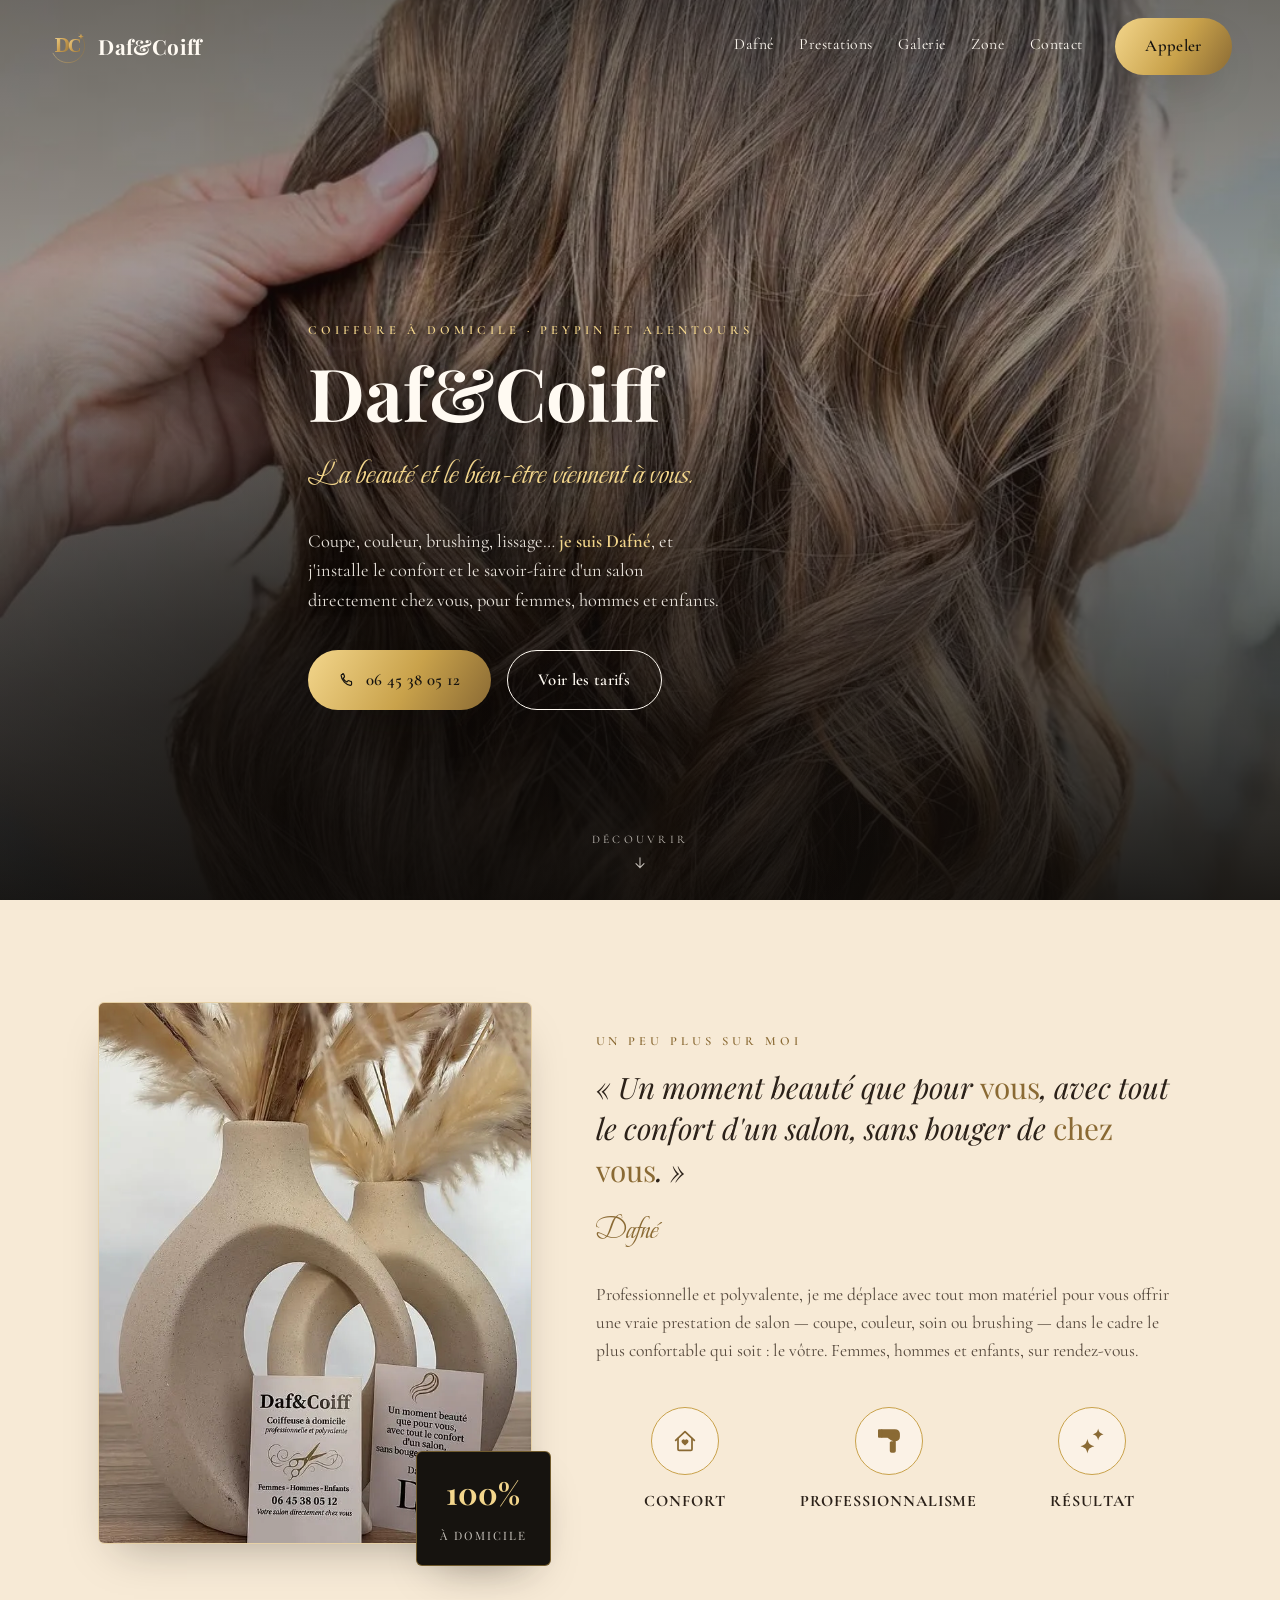
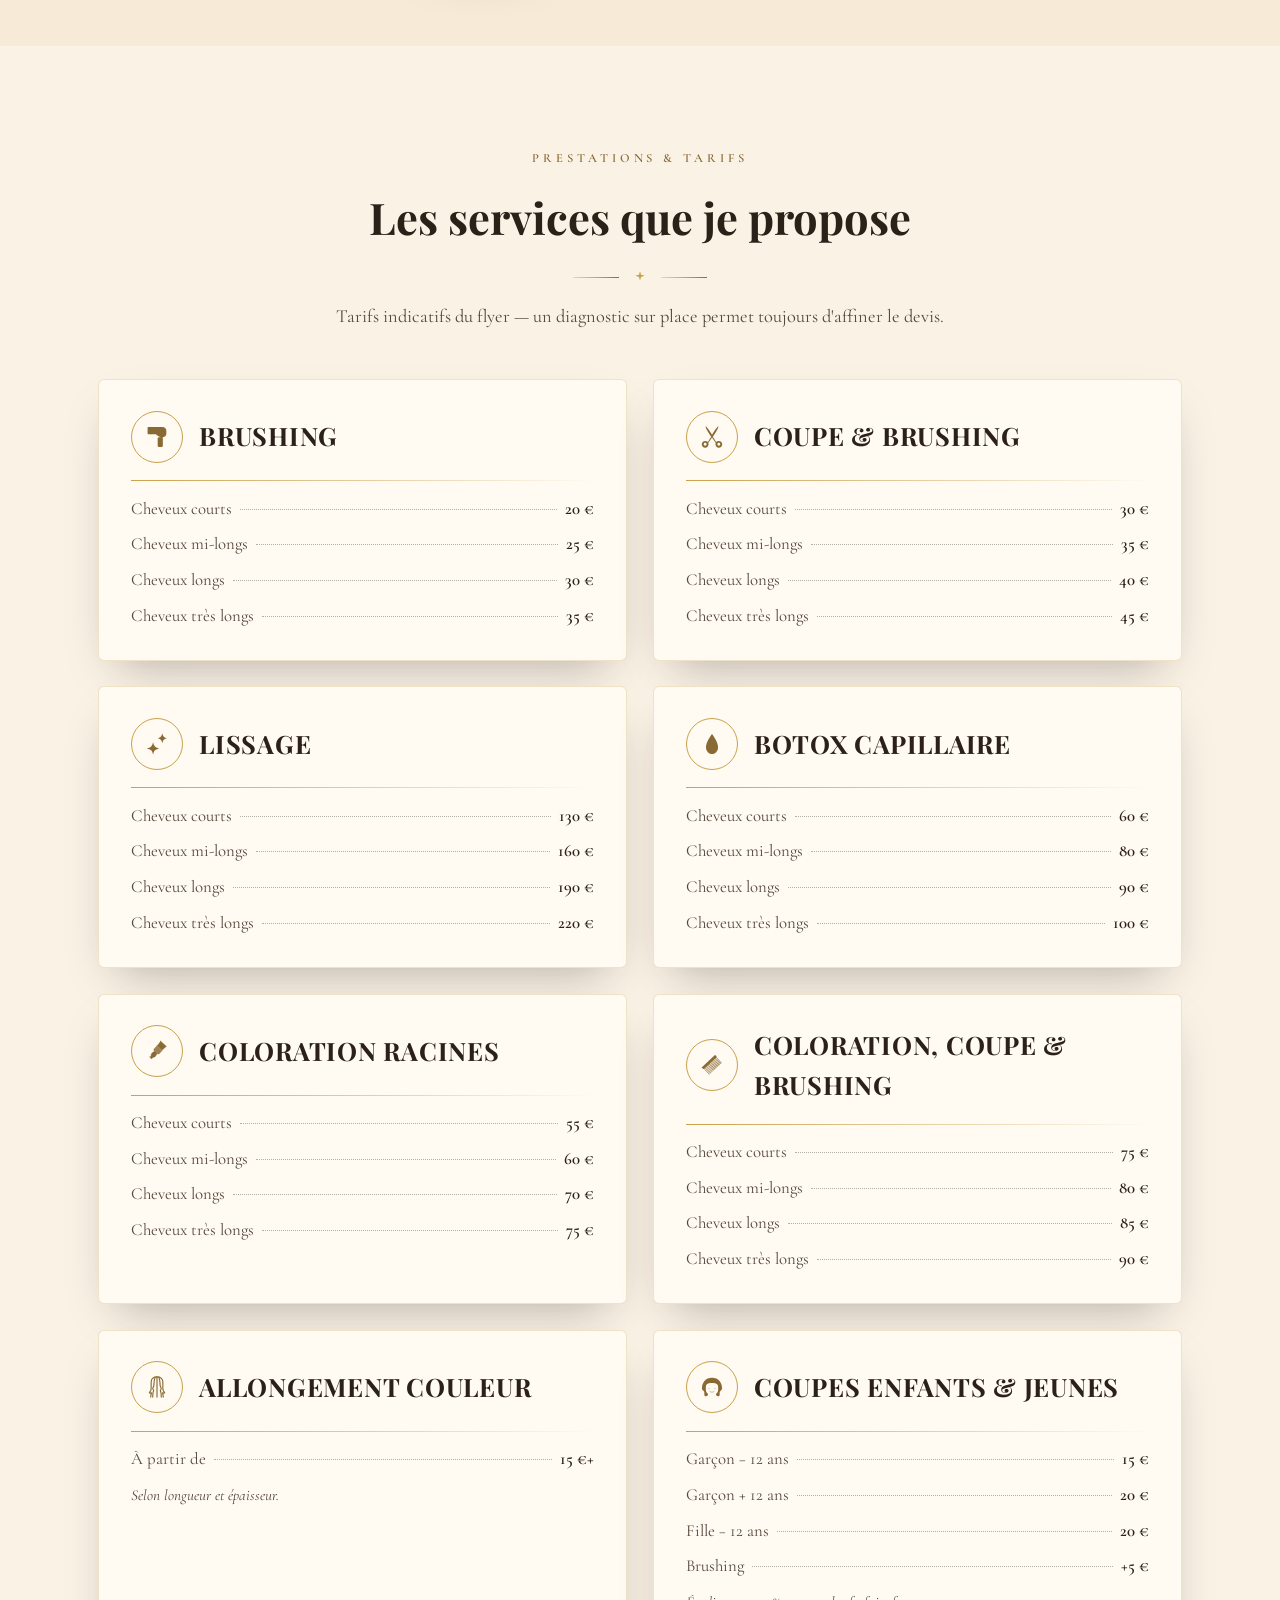
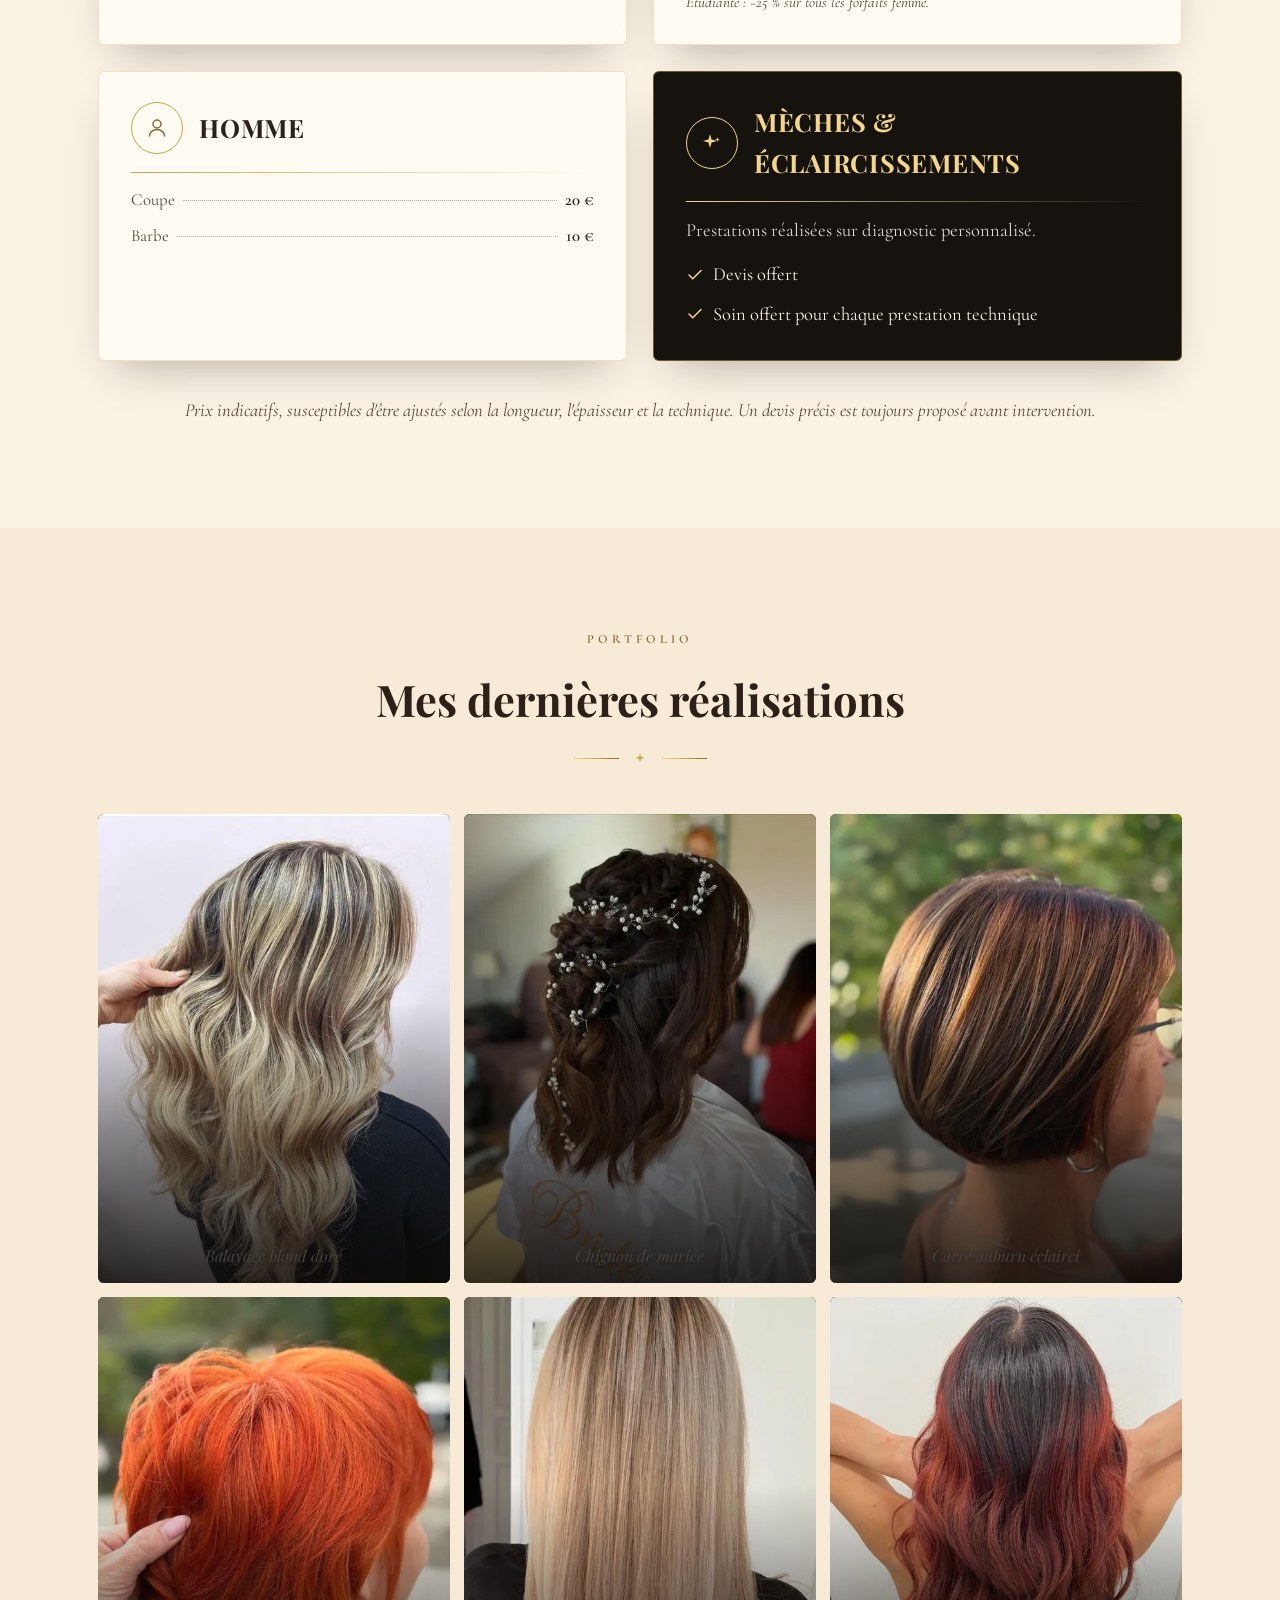
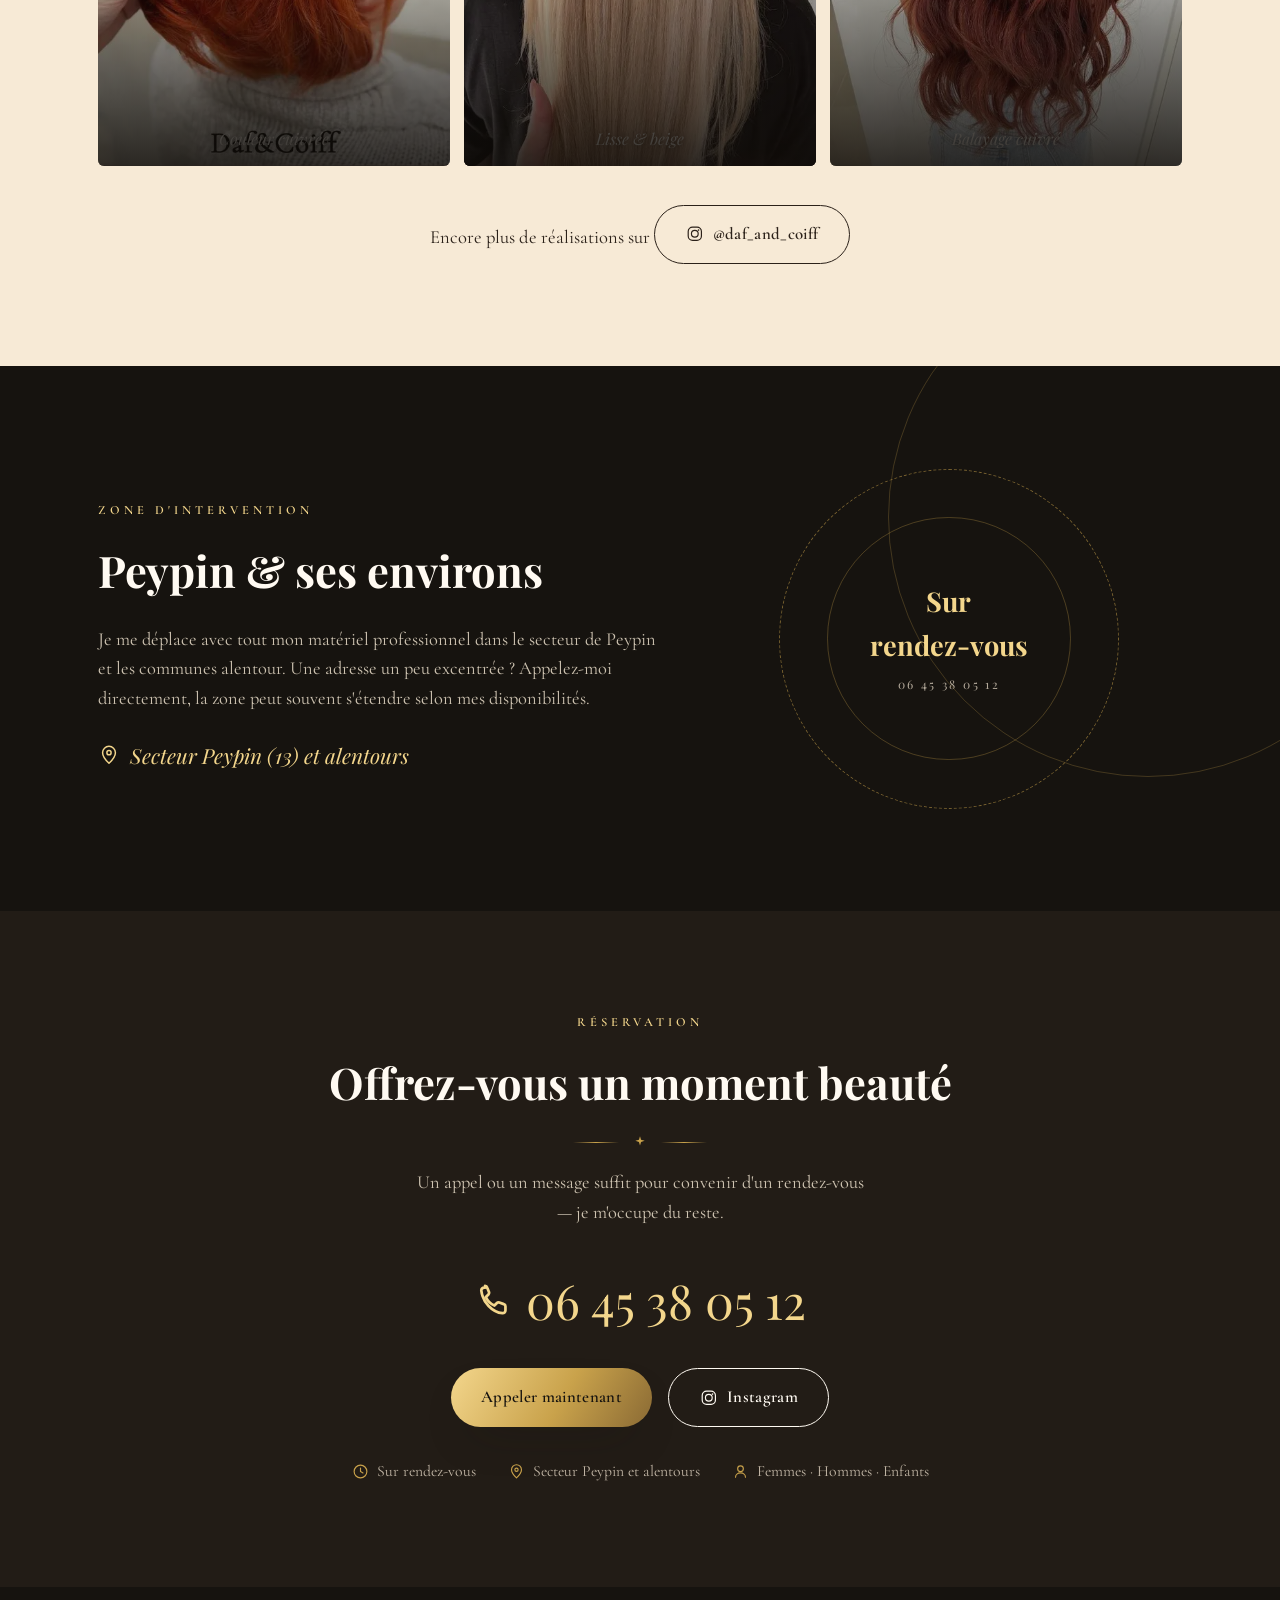
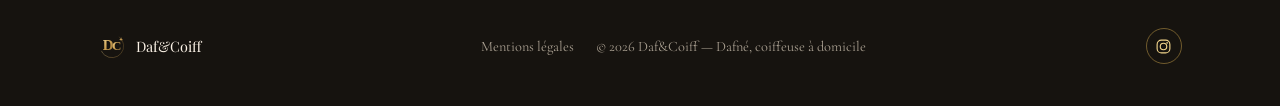
==== index.html @ 1de254b0 "Site vitrine Daf&Coiff — coiffure à domicile Page one-page statique en HTML/CSS/JS pur (sans dépenda" ====
<!doctype html>
<html lang="fr">
<head>
<meta charset="UTF-8">
<meta name="viewport" content="width=device-width, initial-scale=1">
<title>Daf&amp;Coiff — Coiffure à domicile | Peypin et alentours</title>
<meta name="description" content="Je suis Dafné, coiffeuse à domicile : coupe, couleur, brushing, lissage pour femmes, hommes et enfants. Secteur Peypin et alentours, sur rendez-vous au 06 45 38 05 12.">
<meta name="theme-color" content="#16130f">

<link rel="icon" type="image/svg+xml" href="img/logo/mark.svg">
<link rel="icon" type="image/png" sizes="32x32" href="img/logo/favicon-32.png">
<link rel="apple-touch-icon" href="img/logo/apple-touch-icon.png">

<meta property="og:type" content="business.business">
<meta property="og:title" content="Daf&amp;Coiff — Coiffure à domicile">
<meta property="og:description" content="La beauté et le bien-être viennent à vous : je suis coiffeuse professionnelle à domicile, secteur Peypin et alentours.">
<meta property="og:image" content="img/hero/hero.jpg">
<meta property="og:locale" content="fr_FR">

<link rel="preconnect" href="https://fonts.googleapis.com">
<link rel="preconnect" href="https://fonts.gstatic.com" crossorigin>
<link href="https://fonts.googleapis.com/css2?family=Playfair+Display:ital,wght@0,600;0,700;0,900;1,600&family=Cormorant+Garamond:ital,wght@0,400;0,500;0,600;1,500&family=Beau+Rivage&display=swap" rel="stylesheet">

<link rel="stylesheet" href="css/style.css">
</head>
<body>

<a class="visually-hidden" href="#contenu" style="position:absolute;left:-9999px;">Aller au contenu</a>

<!-- ===================== HEADER ===================== -->
<header class="site-header" id="site-header">
  <a href="#accueil" class="brand">
    <img src="img/logo/mark.svg" alt="" width="40" height="40">
    Daf&amp;Coiff
  </a>

  <nav class="nav" id="site-nav">
    <a href="#dafne">Dafné</a>
    <a href="#prestations">Prestations</a>
    <a href="#galerie">Galerie</a>
    <a href="#zone">Zone</a>
    <a href="#contact">Contact</a>
    <a class="btn btn--gold" href="tel:+33645380512">Appeler</a>
  </nav>

  <button class="nav-toggle" id="nav-toggle" aria-label="Ouvrir le menu" aria-expanded="false" aria-controls="site-nav">
    <svg viewBox="0 0 24 24" fill="none" stroke="currentColor" stroke-width="1.6"><path d="M3 6h18M3 12h18M3 18h18" stroke-linecap="round"/></svg>
  </button>
</header>

<main id="contenu">

  <!-- ===================== HERO ===================== -->
  <section class="hero" id="accueil">
    <div class="hero__media">
      <picture>
        <source srcset="img/hero/hero.webp" type="image/webp">
        <img src="img/hero/hero.jpg" alt="Balayage brun ensoleillé réalisé par Daf&amp;Coiff" fetchpriority="high">
      </picture>
    </div>
    <div class="container hero__content">
      <span class="eyebrow">Coiffure à domicile · Peypin et alentours</span>
      <h1>Daf&amp;Coiff</h1>
      <p class="hero__tagline">La beauté et le bien-être viennent à vous.</p>
      <p class="hero__sub">Coupe, couleur, brushing, lissage… <strong>je suis Dafné</strong>, et j'installe le confort et le savoir-faire d'un salon directement chez vous, pour femmes, hommes et enfants.</p>
      <div class="cta-row">
        <a class="btn btn--gold" href="tel:+33645380512">
          <svg viewBox="0 0 24 24" fill="none" stroke="currentColor" stroke-width="1.6"><path d="M6.5 3.5c.6 0 1.1.4 1.3 1l1 2.6c.2.5 0 1-.3 1.4L7 10c1 2.4 2.6 4 5 5l1.5-1.5c.4-.4.9-.5 1.4-.3l2.6 1c.6.2 1 .7 1 1.3v2.3c0 1-.8 1.8-1.8 1.7C10.9 19 5 13.1 4.3 6.3 4.2 5.3 5 4.5 6 4.5h.5Z" stroke-linejoin="round"/></svg>
          06 45 38 05 12
        </a>
        <a class="btn btn--outline" href="#prestations">Voir les tarifs</a>
      </div>
    </div>
    <a href="#dafne" class="scroll-cue" aria-hidden="true">
      Découvrir
      <svg viewBox="0 0 24 24" fill="none" stroke="currentColor" stroke-width="1.6"><path d="M12 4v15M6 13l6 6 6-6" stroke-linecap="round" stroke-linejoin="round"/></svg>
    </a>
  </section>

  <!-- ===================== À PROPOS / DAFNÉ ===================== -->
  <section class="about" id="dafne">
    <div class="container">
      <div class="about__media reveal">
        <div class="about__frame">
          <picture>
            <source srcset="img/about/about1.webp" type="image/webp">
            <img src="img/about/about1.jpg" alt="Carte de visite Daf&amp;Coiff, ambiance douce et naturelle" loading="lazy">
          </picture>
        </div>
        <div class="about__badge">
          <strong>100%</strong>
          <span>à domicile</span>
        </div>
      </div>

      <div class="about__body reveal">
        <span class="eyebrow">Un peu plus sur moi</span>
        <p class="about__quote">« Un moment beauté que pour <em>vous</em>, avec tout le confort d'un salon, sans bouger de <em>chez vous</em>. »</p>
        <span class="about__signature">Dafné</span>
        <p class="about__text">Professionnelle et polyvalente, je me déplace avec tout mon matériel pour vous offrir une vraie prestation de salon — coupe, couleur, soin ou brushing — dans le cadre le plus confortable qui soit : le vôtre. Femmes, hommes et enfants, sur rendez-vous.</p>

        <div class="promises">
          <div class="promise">
            <div class="promise__icon">
              <img src="img/icons/home-heart.svg" alt="" width="28" height="28">
            </div>
            <h3>Confort</h3>
          </div>
          <div class="promise">
            <div class="promise__icon">
              <img src="img/icons/hairdryer.svg" alt="" width="28" height="28">
            </div>
            <h3>Professionnalisme</h3>
          </div>
          <div class="promise">
            <div class="promise__icon">
              <img src="img/icons/sparkles.svg" alt="" width="28" height="28">
            </div>
            <h3>Résultat</h3>
          </div>
        </div>
      </div>
    </div>
  </section>

  <!-- ===================== PRESTATIONS & TARIFS ===================== -->
  <section class="services" id="prestations">
    <div class="container">
      <div class="section-head reveal">
        <span class="eyebrow">Prestations &amp; tarifs</span>
        <h2>Les services que je propose</h2>
        <div class="ornament">
          <span class="ornament__line"></span>
          <span class="ornament__mark"><svg viewBox="0 0 24 24" fill="currentColor"><path d="M12 2l1.8 6.2L20 10l-6.2 1.8L12 18l-1.8-6.2L4 10l6.2-1.8L12 2Z"/></svg></span>
          <span class="ornament__line"></span>
        </div>
        <p>Tarifs indicatifs du flyer — un diagnostic sur place permet toujours d'affiner le devis.</p>
      </div>

      <div class="services-grid">

        <article class="service-card reveal">
          <div class="service-card__head">
            <span class="service-card__icon">
              <img src="img/icons/hairdryer.svg" alt="" width="24" height="24">
            </span>
            <h3>Brushing</h3>
          </div>
          <div class="service-card__rule"></div>
          <ul class="price-list">
            <li><span class="label">Cheveux courts</span><span class="dots"></span><span class="price">20&nbsp;€</span></li>
            <li><span class="label">Cheveux mi-longs</span><span class="dots"></span><span class="price">25&nbsp;€</span></li>
            <li><span class="label">Cheveux longs</span><span class="dots"></span><span class="price">30&nbsp;€</span></li>
            <li><span class="label">Cheveux très longs</span><span class="dots"></span><span class="price">35&nbsp;€</span></li>
          </ul>
        </article>

        <article class="service-card reveal">
          <div class="service-card__head">
            <span class="service-card__icon">
              <img src="img/icons/scissors.svg" alt="" width="24" height="24">
            </span>
            <h3>Coupe &amp; Brushing</h3>
          </div>
          <div class="service-card__rule"></div>
          <ul class="price-list">
            <li><span class="label">Cheveux courts</span><span class="dots"></span><span class="price">30&nbsp;€</span></li>
            <li><span class="label">Cheveux mi-longs</span><span class="dots"></span><span class="price">35&nbsp;€</span></li>
            <li><span class="label">Cheveux longs</span><span class="dots"></span><span class="price">40&nbsp;€</span></li>
            <li><span class="label">Cheveux très longs</span><span class="dots"></span><span class="price">45&nbsp;€</span></li>
          </ul>
        </article>

        <article class="service-card reveal">
          <div class="service-card__head">
            <span class="service-card__icon">
              <img src="img/icons/sparkles.svg" alt="" width="24" height="24">
            </span>
            <h3>Lissage</h3>
          </div>
          <div class="service-card__rule"></div>
          <ul class="price-list">
            <li><span class="label">Cheveux courts</span><span class="dots"></span><span class="price">130&nbsp;€</span></li>
            <li><span class="label">Cheveux mi-longs</span><span class="dots"></span><span class="price">160&nbsp;€</span></li>
            <li><span class="label">Cheveux longs</span><span class="dots"></span><span class="price">190&nbsp;€</span></li>
            <li><span class="label">Cheveux très longs</span><span class="dots"></span><span class="price">220&nbsp;€</span></li>
          </ul>
        </article>

        <article class="service-card reveal">
          <div class="service-card__head">
            <span class="service-card__icon">
              <img src="img/icons/droplet.svg" alt="" width="24" height="24">
            </span>
            <h3>Botox capillaire</h3>
          </div>
          <div class="service-card__rule"></div>
          <ul class="price-list">
            <li><span class="label">Cheveux courts</span><span class="dots"></span><span class="price">60&nbsp;€</span></li>
            <li><span class="label">Cheveux mi-longs</span><span class="dots"></span><span class="price">80&nbsp;€</span></li>
            <li><span class="label">Cheveux longs</span><span class="dots"></span><span class="price">90&nbsp;€</span></li>
            <li><span class="label">Cheveux très longs</span><span class="dots"></span><span class="price">100&nbsp;€</span></li>
          </ul>
        </article>

        <article class="service-card reveal">
          <div class="service-card__head">
            <span class="service-card__icon">
              <img src="img/icons/brush.svg" alt="" width="24" height="24">
            </span>
            <h3>Coloration racines</h3>
          </div>
          <div class="service-card__rule"></div>
          <ul class="price-list">
            <li><span class="label">Cheveux courts</span><span class="dots"></span><span class="price">55&nbsp;€</span></li>
            <li><span class="label">Cheveux mi-longs</span><span class="dots"></span><span class="price">60&nbsp;€</span></li>
            <li><span class="label">Cheveux longs</span><span class="dots"></span><span class="price">70&nbsp;€</span></li>
            <li><span class="label">Cheveux très longs</span><span class="dots"></span><span class="price">75&nbsp;€</span></li>
          </ul>
        </article>

        <article class="service-card reveal">
          <div class="service-card__head">
            <span class="service-card__icon">
              <img src="img/icons/comb.svg" alt="" width="24" height="24">
            </span>
            <h3>Coloration, coupe &amp; brushing</h3>
          </div>
          <div class="service-card__rule"></div>
          <ul class="price-list">
            <li><span class="label">Cheveux courts</span><span class="dots"></span><span class="price">75&nbsp;€</span></li>
            <li><span class="label">Cheveux mi-longs</span><span class="dots"></span><span class="price">80&nbsp;€</span></li>
            <li><span class="label">Cheveux longs</span><span class="dots"></span><span class="price">85&nbsp;€</span></li>
            <li><span class="label">Cheveux très longs</span><span class="dots"></span><span class="price">90&nbsp;€</span></li>
          </ul>
        </article>

        <article class="service-card reveal">
          <div class="service-card__head">
            <span class="service-card__icon">
              <img src="img/icons/strands.svg" alt="" width="24" height="24">
            </span>
            <h3>Allongement couleur</h3>
          </div>
          <div class="service-card__rule"></div>
          <ul class="price-list">
            <li><span class="label">À partir de</span><span class="dots"></span><span class="price">15&nbsp;€+</span></li>
          </ul>
          <p style="margin-top:.6rem;font-size:.95rem;font-style:italic;color:var(--color-ink-soft)">Selon longueur et épaisseur.</p>
        </article>

        <article class="service-card reveal">
          <div class="service-card__head">
            <span class="service-card__icon">
              <img src="img/icons/child.svg" alt="" width="24" height="24">
            </span>
            <h3>Coupes enfants &amp; jeunes</h3>
          </div>
          <div class="service-card__rule"></div>
          <ul class="price-list">
            <li><span class="label">Garçon − 12 ans</span><span class="dots"></span><span class="price">15&nbsp;€</span></li>
            <li><span class="label">Garçon + 12 ans</span><span class="dots"></span><span class="price">20&nbsp;€</span></li>
            <li><span class="label">Fille − 12 ans</span><span class="dots"></span><span class="price">20&nbsp;€</span></li>
            <li><span class="label">Brushing</span><span class="dots"></span><span class="price">+5&nbsp;€</span></li>
          </ul>
          <p style="margin-top:.6rem;font-size:.95rem;font-style:italic;color:var(--color-ink-soft)">Étudiante : −25&nbsp;% sur tous les forfaits femme.</p>
        </article>

        <article class="service-card reveal">
          <div class="service-card__head">
            <span class="service-card__icon">
              <img src="img/icons/man.svg" alt="" width="24" height="24">
            </span>
            <h3>Homme</h3>
          </div>
          <div class="service-card__rule"></div>
          <ul class="price-list">
            <li><span class="label">Coupe</span><span class="dots"></span><span class="price">20&nbsp;€</span></li>
            <li><span class="label">Barbe</span><span class="dots"></span><span class="price">10&nbsp;€</span></li>
          </ul>
        </article>

        <article class="service-card service-card--note reveal">
          <div class="service-card__head">
            <span class="service-card__icon">
              <img src="img/icons/sparkles-light.svg" alt="" width="24" height="24">
            </span>
            <h3>Mèches &amp; éclaircissements</h3>
          </div>
          <div class="service-card__rule"></div>
          <p>Prestations réalisées sur diagnostic personnalisé.</p>
          <ul class="check-list">
            <li><svg viewBox="0 0 24 24" fill="none" stroke="currentColor" stroke-width="2"><path d="M4 12l5 5L20 6" stroke-linecap="round" stroke-linejoin="round"/></svg> Devis offert</li>
            <li><svg viewBox="0 0 24 24" fill="none" stroke="currentColor" stroke-width="2"><path d="M4 12l5 5L20 6" stroke-linecap="round" stroke-linejoin="round"/></svg> Soin offert pour chaque prestation technique</li>
          </ul>
        </article>

      </div>

      <p class="services-note reveal">Prix indicatifs, susceptibles d'être ajustés selon la longueur, l'épaisseur et la technique. Un devis précis est toujours proposé avant intervention.</p>
    </div>
  </section>

  <!-- ===================== GALERIE ===================== -->
  <section class="gallery" id="galerie">
    <div class="container">
      <div class="section-head reveal">
        <span class="eyebrow">Portfolio</span>
        <h2>Mes dernières réalisations</h2>
        <div class="ornament">
          <span class="ornament__line"></span>
          <span class="ornament__mark"><svg viewBox="0 0 24 24" fill="currentColor"><path d="M12 2l1.8 6.2L20 10l-6.2 1.8L12 18l-1.8-6.2L4 10l6.2-1.8L12 2Z"/></svg></span>
          <span class="ornament__line"></span>
        </div>
      </div>

      <div class="gallery-grid" id="gallery-grid">
        <button class="gallery-item reveal" data-full="img/gallery/g1.jpg" data-full-webp="img/gallery/g1.webp" data-caption="Balayage blond doré">
          <picture><source srcset="img/gallery/g1-thumb.webp" type="image/webp"><img src="img/gallery/g1-thumb.jpg" alt="Balayage blond doré, réalisation Daf&amp;Coiff" loading="lazy"></picture>
          <span>Balayage blond doré</span>
        </button>
        <button class="gallery-item reveal" data-full="img/gallery/g2.jpg" data-full-webp="img/gallery/g2.webp" data-caption="Chignon de mariée, perles">
          <picture><source srcset="img/gallery/g2-thumb.webp" type="image/webp"><img src="img/gallery/g2-thumb.jpg" alt="Coiffure de mariée tressée avec perles, réalisation Daf&amp;Coiff" loading="lazy"></picture>
          <span>Chignon de mariée</span>
        </button>
        <button class="gallery-item reveal" data-full="img/gallery/g3.jpg" data-full-webp="img/gallery/g3.webp" data-caption="Carré auburn éclairci">
          <picture><source srcset="img/gallery/g3-thumb.webp" type="image/webp"><img src="img/gallery/g3-thumb.jpg" alt="Carré auburn avec mèches éclaircies, réalisation Daf&amp;Coiff" loading="lazy"></picture>
          <span>Carré auburn éclairci</span>
        </button>
        <button class="gallery-item reveal" data-full="img/gallery/g4.jpg" data-full-webp="img/gallery/g4.webp" data-caption="Couleur cuivrée intense">
          <picture><source srcset="img/gallery/g4-thumb.webp" type="image/webp"><img src="img/gallery/g4-thumb.jpg" alt="Couleur cuivrée intense sur carré court, réalisation Daf&amp;Coiff" loading="lazy"></picture>
          <span>Couleur cuivrée</span>
        </button>
        <button class="gallery-item reveal" data-full="img/gallery/g5.jpg" data-full-webp="img/gallery/g5.webp" data-caption="Longueurs lisses beige">
          <picture><source srcset="img/gallery/g5-thumb.webp" type="image/webp"><img src="img/gallery/g5-thumb.jpg" alt="Longueurs lisses ton beige, réalisation Daf&amp;Coiff" loading="lazy"></picture>
          <span>Lisse &amp; beige</span>
        </button>
        <button class="gallery-item reveal" data-full="img/gallery/g6.jpg" data-full-webp="img/gallery/g6.webp" data-caption="Balayage cuivré flamboyant">
          <picture><source srcset="img/gallery/g6-thumb.webp" type="image/webp"><img src="img/gallery/g6-thumb.jpg" alt="Balayage cuivré sur racines brunes, réalisation Daf&amp;Coiff" loading="lazy"></picture>
          <span>Balayage cuivré</span>
        </button>
      </div>

      <p class="gallery-more reveal">Encore plus de réalisations sur <a class="btn btn--ghost-dark" href="https://www.instagram.com/daf_and_coiff/" target="_blank" rel="noopener">
        <svg viewBox="0 0 24 24" fill="none" stroke="currentColor" stroke-width="1.6"><rect x="3" y="3" width="18" height="18" rx="6"/><circle cx="12" cy="12" r="4.6"/><circle cx="17.1" cy="6.9" r="1.1" fill="currentColor" stroke="none"/></svg>
        @daf_and_coiff
      </a></p>
    </div>
  </section>

  <!-- ===================== ZONE D'INTERVENTION ===================== -->
  <section class="area" id="zone">
    <div class="container">
      <div class="reveal">
        <span class="eyebrow">Zone d'intervention</span>
        <h2>Peypin &amp; ses environs</h2>
        <p>Je me déplace avec tout mon matériel professionnel dans le secteur de Peypin et les communes alentour. Une adresse un peu excentrée ? Appelez-moi directement, la zone peut souvent s'étendre selon mes disponibilités.</p>
        <span class="area__pin">
          <svg viewBox="0 0 24 24" fill="none" stroke="currentColor" stroke-width="1.6"><path d="M12 21s7-6.5 7-11.5A7 7 0 0 0 5 9.5C5 14.5 12 21 12 21Z" stroke-linejoin="round"/><circle cx="12" cy="9.5" r="2.3"/></svg>
          Secteur Peypin (13) et alentours
        </span>
      </div>
      <div class="reveal">
        <div class="area__ring">
          <div class="area__ring-label">
            <strong>Sur<br>rendez-vous</strong>
            <span>06 45 38 05 12</span>
          </div>
        </div>
      </div>
    </div>
  </section>

  <!-- ===================== CONTACT ===================== -->
  <section class="contact" id="contact">
    <div class="container">
      <span class="eyebrow">Réservation</span>
      <h2>Offrez-vous un moment beauté</h2>
      <div class="ornament">
        <span class="ornament__line"></span>
        <span class="ornament__mark"><svg viewBox="0 0 24 24" fill="currentColor"><path d="M12 2l1.8 6.2L20 10l-6.2 1.8L12 18l-1.8-6.2L4 10l6.2-1.8L12 2Z"/></svg></span>
        <span class="ornament__line"></span>
      </div>
      <p class="lead">Un appel ou un message suffit pour convenir d'un rendez-vous — je m'occupe du reste.</p>

      <a class="contact__phone" href="tel:+33645380512">
        <svg viewBox="0 0 24 24" fill="none" stroke="currentColor" stroke-width="1.6"><path d="M6.5 3.5c.6 0 1.1.4 1.3 1l1 2.6c.2.5 0 1-.3 1.4L7 10c1 2.4 2.6 4 5 5l1.5-1.5c.4-.4.9-.5 1.4-.3l2.6 1c.6.2 1 .7 1 1.3v2.3c0 1-.8 1.8-1.8 1.7C10.9 19 5 13.1 4.3 6.3 4.2 5.3 5 4.5 6 4.5h.5Z" stroke-linejoin="round"/></svg>
        06 45 38 05 12
      </a>

      <div class="cta-row">
        <a class="btn btn--gold" href="tel:+33645380512">Appeler maintenant</a>
        <a class="btn btn--outline" href="https://www.instagram.com/daf_and_coiff/" target="_blank" rel="noopener">
          <svg viewBox="0 0 24 24" fill="none" stroke="currentColor" stroke-width="1.6"><rect x="3" y="3" width="18" height="18" rx="6"/><circle cx="12" cy="12" r="4.6"/><circle cx="17.1" cy="6.9" r="1.1" fill="currentColor" stroke="none"/></svg>
          Instagram
        </a>
      </div>

      <div class="contact__meta">
        <span><svg viewBox="0 0 24 24" fill="none" stroke="currentColor" stroke-width="1.6"><circle cx="12" cy="12" r="9"/><path d="M12 7v5l3.5 2" stroke-linecap="round"/></svg> Sur rendez-vous</span>
        <span><svg viewBox="0 0 24 24" fill="none" stroke="currentColor" stroke-width="1.6"><path d="M12 21s7-6.5 7-11.5A7 7 0 0 0 5 9.5C5 14.5 12 21 12 21Z" stroke-linejoin="round"/><circle cx="12" cy="9.5" r="2.3"/></svg> Secteur Peypin et alentours</span>
        <span><svg viewBox="0 0 24 24" fill="none" stroke="currentColor" stroke-width="1.6"><circle cx="12" cy="8" r="4"/><path d="M5 20c0-3.3 3.1-6 7-6s7 2.7 7 6" stroke-linecap="round"/></svg> Femmes · Hommes · Enfants</span>
      </div>
    </div>
  </section>

</main>

<!-- ===================== FOOTER ===================== -->
<footer class="site-footer">
  <div class="container">
    <div class="footer-brand">
      <img src="img/logo/mark.svg" alt="" width="28" height="28">
      Daf&amp;Coiff
    </div>
    <div class="footer-links">
      <a href="mentions-legales.html">Mentions légales</a>
      <span>© <span id="year">2026</span> Daf&amp;Coiff — Dafné, coiffeuse à domicile</span>
    </div>
    <a class="footer-social" href="https://www.instagram.com/daf_and_coiff/" target="_blank" rel="noopener" aria-label="Instagram Daf&amp;Coiff">
      <svg viewBox="0 0 24 24" fill="none" stroke="currentColor" stroke-width="1.6"><rect x="3" y="3" width="18" height="18" rx="6"/><circle cx="12" cy="12" r="4.6"/><circle cx="17.1" cy="6.9" r="1.1" fill="currentColor" stroke="none"/></svg>
    </a>
  </div>
</footer>

<!-- Bouton d'appel flottant (mobile) -->
<a class="btn btn--gold sticky-call" href="tel:+33645380512" aria-label="Appeler Daf&amp;Coiff">
  <svg viewBox="0 0 24 24" fill="none" stroke="currentColor" stroke-width="1.6"><path d="M6.5 3.5c.6 0 1.1.4 1.3 1l1 2.6c.2.5 0 1-.3 1.4L7 10c1 2.4 2.6 4 5 5l1.5-1.5c.4-.4.9-.5 1.4-.3l2.6 1c.6.2 1 .7 1 1.3v2.3c0 1-.8 1.8-1.8 1.7C10.9 19 5 13.1 4.3 6.3 4.2 5.3 5 4.5 6 4.5h.5Z" stroke-linejoin="round"/></svg>
  Appeler
</a>

<!-- ===================== LIGHTBOX ===================== -->
<div class="lightbox" id="lightbox" role="dialog" aria-modal="true" aria-label="Photo agrandie">
  <button class="lightbox__close" id="lightbox-close" aria-label="Fermer">
    <svg viewBox="0 0 24 24" fill="none" stroke="currentColor" stroke-width="1.8"><path d="M6 6l12 12M18 6 6 18" stroke-linecap="round"/></svg>
  </button>
  <button class="lightbox__nav lightbox__nav--prev" id="lightbox-prev" aria-label="Photo précédente">
    <svg viewBox="0 0 24 24" fill="none" stroke="currentColor" stroke-width="1.8"><path d="M15 5l-7 7 7 7" stroke-linecap="round" stroke-linejoin="round"/></svg>
  </button>
  <figure class="lightbox__figure">
    <picture>
      <source id="lightbox-source" srcset="" type="image/webp">
      <img id="lightbox-img" src="" alt="">
    </picture>
    <figcaption class="lightbox__caption" id="lightbox-caption"></figcaption>
  </figure>
  <button class="lightbox__nav lightbox__nav--next" id="lightbox-next" aria-label="Photo suivante">
    <svg viewBox="0 0 24 24" fill="none" stroke="currentColor" stroke-width="1.8"><path d="M9 5l7 7-7 7" stroke-linecap="round" stroke-linejoin="round"/></svg>
  </button>
</div>

<script src="js/main.js"></script>
</body>
</html>
---- css/style.css ----
/* ==========================================================================
   Daf & Coiff — feuille de style
   Palette et typographie reprises du flyer imprimé (crème / doré / noir).
   ========================================================================== */

:root {
  /* Couleurs */
  --color-cream: #f7ead6;
  --color-cream-soft: #fbf2e6;
  --color-black: #16130f;
  --color-black-soft: #221c16;
  --color-ink: #2b2119;
  --color-ink-soft: #55483c;
  --color-white: #fffaf2;

  --color-gold-light: #f3d68c;
  --color-gold: #c9a24b;
  --color-gold-deep: #8a6a34;

  --gradient-gold: linear-gradient(120deg, var(--color-gold-light), var(--color-gold) 55%, var(--color-gold-deep));

  /* Typo */
  --font-display: "Playfair Display", Georgia, "Times New Roman", serif;
  --font-body: "Cormorant Garamond", Georgia, serif;
  --font-script: "Beau Rivage", "Brush Script MT", cursive;

  /* Rythme fluide */
  --fs-hero: clamp(2.7rem, 3.2vw + 2rem, 5.4rem);
  --fs-h2: clamp(2rem, 1.4vw + 1.6rem, 3.2rem);
  --fs-h3: clamp(1.3rem, 0.6vw + 1.1rem, 1.7rem);
  --fs-body: clamp(1.05rem, 0.2vw + 1rem, 1.2rem);

  --container: 1180px;
  --radius: 6px;
  --shadow-soft: 0 20px 45px -20px rgba(22, 19, 15, 0.35);
}

/* ---------- Reset minimal ---------- */
*, *::before, *::after { box-sizing: border-box; }
html { scroll-behavior: smooth; }
html, body { overflow-x: hidden; max-width: 100%; }
body {
  margin: 0;
  font-family: var(--font-body);
  font-size: var(--fs-body);
  color: var(--color-ink);
  background: var(--color-cream);
  line-height: 1.6;
  -webkit-font-smoothing: antialiased;
}
img { max-width: 100%; display: block; }
a { color: inherit; text-decoration: none; }
ul { margin: 0; padding: 0; list-style: none; }
h1, h2, h3, h4 { margin: 0; font-family: var(--font-display); font-weight: 700; }
p { margin: 0; }
button { font: inherit; cursor: pointer; }

@media (prefers-reduced-motion: reduce) {
  html { scroll-behavior: auto; }
  *, *::before, *::after { animation-duration: 0.01ms !important; transition-duration: 0.01ms !important; }
}

.container {
  width: 100%;
  max-width: var(--container);
  margin-inline: auto;
  padding-inline: clamp(1.25rem, 4vw, 3rem);
}

.eyebrow {
  display: block;
  font-family: var(--font-body);
  font-weight: 600;
  letter-spacing: clamp(0.14em, 1.8vw, 0.32em);
  text-transform: uppercase;
  font-size: 0.78rem;
  color: var(--color-gold-deep);
  margin-bottom: 0.9rem;
  overflow-wrap: break-word;
}
/* Sections à fond sombre : l'eyebrow doit passer au doré clair pour rester lisible */
.hero .eyebrow, .area .eyebrow, .contact .eyebrow { color: var(--color-gold-light); }

.section-head {
  text-align: center;
  max-width: 640px;
  margin: 0 auto 3rem;
}
.section-head h2 { font-size: var(--fs-h2); }
.section-head p { margin-top: 1rem; color: var(--color-ink-soft); font-size: 1.15rem; }

/* Fleuron / séparateur doré, écho du flyer */
.ornament {
  display: flex;
  align-items: center;
  justify-content: center;
  gap: 0.85rem;
  margin: 1.1rem 0;
}
.ornament__line {
  width: 46px;
  height: 1px;
  background: var(--gradient-gold);
}
.ornament__mark { color: var(--color-gold); flex-shrink: 0; }
.ornament__mark svg { width: 14px; height: 14px; display: block; }

section { padding: clamp(4rem, 8vw, 7rem) 0; }

/* ---------- Boutons ---------- */
.btn {
  display: inline-flex;
  align-items: center;
  gap: 0.6rem;
  padding: 0.95rem 1.9rem;
  border-radius: 999px;
  font-family: var(--font-body);
  font-weight: 600;
  font-size: 1.05rem;
  letter-spacing: 0.02em;
  border: 1px solid transparent;
  transition: transform 0.25s ease, box-shadow 0.25s ease, background 0.25s ease, color 0.25s ease;
}
.btn svg { width: 1.05em; height: 1.05em; }
.btn:hover { transform: translateY(-2px); }

.btn--gold {
  /* Pas de bordure ici : un "border: 1px solid transparent" sur un fond en
     dégradé fait apparaître un fin liseré clair au bout des coins arrondis
     (bug de rendu des navigateurs). Le bouton garde la même taille grâce à
     box-sizing: border-box, donc rien ne bouge visuellement. */
  border: none;
  background: var(--gradient-gold);
  color: var(--color-black);
  box-shadow: var(--shadow-soft);
}
.btn--gold:hover { box-shadow: 0 22px 40px -16px rgba(201, 162, 75, 0.65); }

.btn--outline {
  background: transparent;
  border-color: currentColor;
  color: inherit;
}
.btn--outline:hover { background: rgba(255, 255, 255, 0.08); }

.btn--ghost-dark {
  background: transparent;
  border-color: var(--color-ink);
  color: var(--color-ink);
}
.btn--ghost-dark:hover { background: var(--color-ink); color: var(--color-cream-soft); }

.cta-row { display: flex; flex-wrap: wrap; gap: 1rem; }

/* ---------- Header ---------- */
.site-header {
  position: fixed;
  inset: 0 0 auto 0;
  z-index: 100;
  display: flex;
  align-items: center;
  padding: 1.1rem clamp(1.25rem, 4vw, 3rem);
  transition: background 0.35s ease, box-shadow 0.35s ease, padding 0.35s ease;
}
.site-header.is-scrolled {
  background: rgba(22, 19, 15, 0.92);
  backdrop-filter: blur(8px);
  box-shadow: 0 12px 30px -18px rgba(0, 0, 0, 0.6);
  padding-block: 0.7rem;
}

.brand {
  display: flex;
  align-items: center;
  gap: 0.65rem;
  margin-right: auto;
  color: var(--color-white);
  font-family: var(--font-display);
  font-weight: 700;
  font-size: 1.3rem;
  letter-spacing: 0.01em;
}
.brand img { width: 40px; height: 40px; }

.nav {
  display: flex;
  align-items: center;
  gap: clamp(1.1rem, 2vw, 2.1rem);
}
.nav a:not(.btn) {
  color: var(--color-white);
  font-size: 0.98rem;
  letter-spacing: 0.03em;
  position: relative;
  padding-bottom: 3px;
}
.nav a:not(.btn)::after {
  content: "";
  position: absolute;
  left: 0; right: 0; bottom: 0;
  height: 1px;
  background: var(--gradient-gold);
  transform: scaleX(0);
  transform-origin: left;
  transition: transform 0.3s ease;
}
.nav a:not(.btn):hover::after { transform: scaleX(1); }

.nav .btn { margin-left: 0.4rem; }

.nav-toggle {
  display: none;
  background: none;
  border: none;
  color: var(--color-white);
  width: 42px;
  height: 42px;
  align-items: center;
  justify-content: center;
}
.nav-toggle svg { width: 24px; height: 24px; }

@media (max-width: 900px) {
  .nav {
    position: fixed;
    inset: 0 0 auto 0;
    transform: translateY(-110%);
    flex-direction: column;
    align-items: flex-start;
    background: var(--color-black);
    padding: 5.5rem 2rem 2.5rem;
    gap: 1.4rem;
    transition: transform 0.4s ease;
  }
  .nav.is-open { transform: translateY(0); }
  .nav a:not(.btn) { font-size: 1.15rem; }
  .nav .btn { margin-left: 0; margin-top: 0.5rem; }
  .nav-toggle { display: inline-flex; z-index: 101; }
}

/* ---------- Hero ---------- */
.hero {
  position: relative;
  min-height: 100svh;
  display: flex;
  align-items: flex-end;
  color: var(--color-white);
  padding-top: 7rem;
  overflow: hidden;
}
.hero__media {
  position: absolute;
  inset: 0;
  z-index: -2;
}
.hero__media img {
  width: 100%;
  height: 100%;
  object-fit: cover;
  object-position: 50% 20%;
}
/* Ombre douce derrière le texte, superposée à l'assombrissement général de
   la photo : garantit la lisibilité quelle que soit l'image utilisée en
   fond, sans dénaturer la photo (aucun calque n'en sort de son cadre). */
.hero__media::after {
  content: "";
  position: absolute;
  inset: 0;
  background:
    radial-gradient(ellipse 62% 58% at 26% 78%, rgba(8, 6, 5, 0.6) 0%, rgba(8, 6, 5, 0.32) 45%, rgba(8, 6, 5, 0) 78%),
    linear-gradient(0deg, rgba(15, 12, 9, 0.92) 0%, rgba(20, 16, 12, 0.55) 42%, rgba(20, 16, 12, 0.35) 70%, rgba(20, 16, 12, 0.55) 100%);
}
.hero__content {
  position: relative;
  z-index: 1;
  padding-bottom: clamp(3rem, 7vw, 5.5rem);
  max-width: 760px;
}
.hero h1 {
  font-size: var(--fs-hero);
  line-height: 1.02;
  color: var(--color-white);
  text-shadow: 0 8px 30px rgba(0, 0, 0, 0.5);
}
.hero .eyebrow, .hero__tagline, .hero__sub {
  text-shadow: 0 1px 10px rgba(0, 0, 0, 0.55);
}
.hero__tagline {
  font-family: var(--font-script);
  font-size: clamp(1.5rem, 1.4vw + 1rem, 2.3rem);
  color: var(--color-gold-light);
  margin: 1.1rem 0 1.6rem;
  font-weight: 400;
}
.hero__sub {
  color: rgba(255, 250, 242, 0.9);
  font-size: 1.15rem;
  max-width: 46ch;
  margin-bottom: 2.2rem;
}
.hero__sub strong { color: var(--color-gold-light); font-weight: 600; }

.scroll-cue {
  position: absolute;
  bottom: 1.8rem;
  left: 50%;
  transform: translateX(-50%);
  z-index: 1;
  color: rgba(255, 250, 242, 0.75);
  display: flex;
  flex-direction: column;
  align-items: center;
  gap: 0.4rem;
  font-size: 0.72rem;
  letter-spacing: 0.28em;
  text-transform: uppercase;
}
.scroll-cue svg { width: 16px; height: 16px; animation: bob 2.2s ease-in-out infinite; }
@keyframes bob {
  0%, 100% { transform: translateY(0); }
  50% { transform: translateY(6px); }
}

/* ---------- À propos / Dafné ---------- */
.about { background: var(--color-cream); }
.about .container {
  display: grid;
  grid-template-columns: 0.85fr 1.15fr;
  gap: clamp(2.5rem, 5vw, 5rem);
  align-items: center;
}
.about__media { position: relative; }
.about__frame {
  border-radius: var(--radius);
  overflow: hidden;
  box-shadow: var(--shadow-soft);
  border: 1px solid rgba(201, 162, 75, 0.35);
}
.about__frame img { width: 100%; height: 100%; object-fit: cover; aspect-ratio: 4 / 5; }
.about__badge {
  position: absolute;
  bottom: -1.4rem;
  right: -1.2rem;
  background: var(--color-black);
  color: var(--color-gold-light);
  border: 1px solid rgba(201, 162, 75, 0.5);
  border-radius: var(--radius);
  padding: 1.1rem 1.4rem;
  font-family: var(--font-display);
  text-align: center;
  box-shadow: var(--shadow-soft);
}
.about__badge strong { display: block; font-size: 1.9rem; color: var(--color-gold-light); }
.about__badge span { font-size: 0.72rem; letter-spacing: 0.18em; text-transform: uppercase; color: rgba(255, 250, 242, 0.75); }

.about__quote {
  font-family: var(--font-display);
  font-style: italic;
  font-size: clamp(1.35rem, 1vw + 1.1rem, 1.85rem);
  line-height: 1.4;
  color: var(--color-ink);
}
.about__quote em { color: var(--color-gold-deep); font-style: normal; }
.about__signature {
  display: inline-block;
  margin-top: 1rem;
  font-family: var(--font-script);
  font-size: 1.9rem;
  color: var(--color-gold-deep);
}
.about__text { margin-top: 1.6rem; color: var(--color-ink-soft); font-size: 1.1rem; }

.promises {
  margin-top: 2.6rem;
  display: grid;
  grid-template-columns: repeat(3, 1fr);
  gap: 1.5rem;
}
.promise { text-align: center; }
.promise__icon {
  width: 68px;
  height: 68px;
  margin: 0 auto 0.9rem;
  border-radius: 50%;
  display: flex;
  align-items: center;
  justify-content: center;
  border: 1.5px solid var(--color-gold);
  color: var(--color-gold-deep);
  background: var(--color-cream-soft);
}
.promise__icon img { width: 28px; height: 28px; }
.promise h3 { font-size: 1rem; letter-spacing: 0.06em; text-transform: uppercase; font-family: var(--font-body); font-weight: 700; }

@media (max-width: 860px) {
  .about .container { grid-template-columns: 1fr; }
  .about__badge { position: static; margin-top: 1rem; display: inline-flex; align-items: center; gap: 0.6rem; }
  .promises { grid-template-columns: 1fr; gap: 1.1rem; }
  .promise { display: flex; align-items: center; gap: 1rem; text-align: left; }
  .promise__icon { margin: 0; flex-shrink: 0; }
}

/* ---------- Prestations ---------- */
.services { background: var(--color-cream-soft); position: relative; }
.services-grid {
  display: grid;
  grid-template-columns: repeat(2, 1fr);
  gap: 1.6rem;
}
@media (max-width: 760px) { .services-grid { grid-template-columns: 1fr; } }

.service-card {
  background: var(--color-white);
  border: 1px solid rgba(201, 162, 75, 0.28);
  border-radius: var(--radius);
  padding: 1.9rem 2rem;
  box-shadow: var(--shadow-soft);
  transition: transform 0.3s ease, box-shadow 0.3s ease, border-color 0.3s ease;
}
.service-card:hover {
  transform: translateY(-6px);
  border-color: var(--color-gold);
  box-shadow: 0 26px 46px -20px rgba(138, 106, 52, 0.45);
}
.service-card:hover .service-card__icon {
  background: var(--color-gold);
  border-color: var(--color-gold);
}
.service-card__head {
  display: flex;
  align-items: center;
  gap: 1rem;
  margin-bottom: 1.1rem;
}
.service-card__icon {
  width: 52px;
  height: 52px;
  border-radius: 50%;
  border: 1.5px solid var(--color-gold);
  color: var(--color-gold-deep);
  display: flex;
  align-items: center;
  justify-content: center;
  flex-shrink: 0;
  transition: background 0.3s ease, border-color 0.3s ease;
}
.service-card__icon img { width: 24px; height: 24px; transition: transform 0.3s ease; }
.service-card:hover .service-card__icon img { transform: scale(1.1); }
.service-card h3 {
  font-size: var(--fs-h3);
  text-transform: uppercase;
  letter-spacing: 0.03em;
}
.service-card__rule { height: 1px; background: linear-gradient(90deg, var(--color-gold), transparent); margin-bottom: 0.9rem; }

.price-list { display: flex; flex-direction: column; gap: 0.55rem; }
.price-list li {
  display: flex;
  align-items: baseline;
  gap: 0.5rem;
  font-size: 1.05rem;
}
.price-list .label { color: var(--color-ink-soft); }
.price-list .dots {
  flex: 1;
  border-bottom: 1.5px dotted rgba(43, 33, 25, 0.35);
  transform: translateY(-4px);
}
.price-list .price { font-weight: 600; color: var(--color-ink); white-space: nowrap; }

.service-card--note {
  background: var(--color-black);
  color: var(--color-cream-soft);
  border: 1px solid rgba(201, 162, 75, 0.5);
}
.service-card--note .service-card__icon { border-color: var(--color-gold-light); color: var(--color-gold-light); }
.service-card--note:hover { border-color: var(--color-gold-light); box-shadow: 0 26px 46px -20px rgba(0, 0, 0, 0.55); }
.service-card--note:hover .service-card__icon { background: rgba(243, 214, 140, 0.18); border-color: var(--color-gold-light); }
.service-card--note h3 { color: var(--color-gold-light); }
.service-card--note .service-card__rule { background: linear-gradient(90deg, var(--color-gold-light), transparent); }
.service-card--note p { color: rgba(255, 250, 242, 0.85); margin-bottom: 0.9rem; }
.check-list { display: flex; flex-direction: column; gap: 0.6rem; }
.check-list li { display: flex; align-items: center; gap: 0.6rem; }
.check-list svg { width: 18px; height: 18px; color: var(--color-gold-light); flex-shrink: 0; }

.services-note {
  text-align: center;
  margin-top: 2.2rem;
  color: var(--color-ink-soft);
  font-style: italic;
}

/* ---------- Galerie ---------- */
.gallery { background: var(--color-cream); }
.gallery-grid {
  display: grid;
  grid-template-columns: repeat(3, 1fr);
  gap: 0.9rem;
}
@media (max-width: 760px) { .gallery-grid { grid-template-columns: repeat(2, 1fr); } }

.gallery-item {
  position: relative;
  aspect-ratio: 3 / 4;
  overflow: hidden;
  border-radius: var(--radius);
  border: none;
  padding: 0;
  background: var(--color-black);
}
.gallery-item img {
  width: 100%;
  height: 100%;
  object-fit: cover;
  transition: transform 0.6s ease;
}
.gallery-item:hover img { transform: scale(1.07); }
/* Le voile + la légende restent visibles en permanence (pas seulement au
   survol) pour rester lisibles sur mobile / tactile. Le survol renforce
   juste le contraste. */
.gallery-item::after {
  content: "";
  position: absolute;
  inset: 0;
  background: linear-gradient(0deg, rgba(15, 12, 9, 0.85) 0%, rgba(15, 12, 9, 0.45) 32%, rgba(15, 12, 9, 0) 60%);
  transition: opacity 0.35s ease;
}
.gallery-item:hover::after { opacity: 1; }
.gallery-item span {
  position: absolute;
  left: 1rem;
  right: 1rem;
  bottom: 0.9rem;
  color: var(--color-white);
  font-family: var(--font-display);
  font-style: italic;
  font-size: 1rem;
  text-shadow: 0 1px 6px rgba(0, 0, 0, 0.6);
  transform: translateY(0);
  transition: transform 0.35s ease;
}
.gallery-item:hover span { transform: translateY(-2px); }

.gallery-more {
  text-align: center;
  margin-top: 2.4rem;
}

/* Lightbox */
.lightbox {
  position: fixed;
  inset: 0;
  z-index: 200;
  display: none;
  align-items: center;
  justify-content: center;
  background: rgba(12, 10, 8, 0.94);
  padding: 2rem;
}
.lightbox.is-open { display: flex; }
.lightbox__figure { max-width: min(90vw, 760px); text-align: center; }
.lightbox__figure img {
  max-height: 82vh;
  width: auto;
  margin: 0 auto;
  border-radius: 4px;
  box-shadow: 0 30px 60px -20px rgba(0, 0, 0, 0.7);
}
.lightbox__caption {
  margin-top: 1rem;
  color: var(--color-gold-light);
  font-family: var(--font-display);
  font-style: italic;
}
.lightbox__close, .lightbox__nav {
  position: absolute;
  background: transparent;
  border: 1px solid rgba(201, 162, 75, 0.5);
  color: var(--color-cream-soft);
  border-radius: 50%;
  width: 44px;
  height: 44px;
  display: flex;
  align-items: center;
  justify-content: center;
  transition: background 0.25s ease;
}
.lightbox__close:hover, .lightbox__nav:hover { background: rgba(201, 162, 75, 0.18); }
.lightbox__close { top: 1.5rem; right: 1.5rem; }
.lightbox__nav svg, .lightbox__close svg { width: 20px; height: 20px; }
.lightbox__nav--prev { left: 1.5rem; top: 50%; transform: translateY(-50%); }
.lightbox__nav--next { right: 1.5rem; top: 50%; transform: translateY(-50%); }
@media (max-width: 640px) {
  .lightbox__nav--prev { left: 0.5rem; }
  .lightbox__nav--next { right: 0.5rem; }
  .lightbox__close { top: 0.6rem; right: 0.6rem; }
}

/* ---------- Zone d'intervention ---------- */
.area {
  background: var(--color-black);
  color: var(--color-cream-soft);
  position: relative;
  overflow: hidden;
}
.area::before {
  content: "";
  position: absolute;
  inset: -20% -10% auto auto;
  width: 520px;
  height: 520px;
  border-radius: 50%;
  border: 1px solid rgba(201, 162, 75, 0.25);
}
.area .container { position: relative; display: grid; grid-template-columns: 1.1fr 0.9fr; gap: 3rem; align-items: center; }
.area h2 { color: var(--color-white); font-size: var(--fs-h2); }
.area p { color: rgba(247, 234, 214, 0.82); font-size: 1.15rem; margin-top: 1.2rem; }
.area__pin {
  display: inline-flex;
  align-items: center;
  gap: 0.6rem;
  margin-top: 1.6rem;
  color: var(--color-gold-light);
  font-family: var(--font-display);
  font-size: 1.3rem;
  font-style: italic;
}
.area__pin svg { width: 22px; height: 22px; flex-shrink: 0; }

.area__ring {
  position: relative;
  width: min(340px, 100%);
  aspect-ratio: 1;
  margin-inline: auto;
  border-radius: 50%;
  border: 1.5px dashed rgba(201, 162, 75, 0.55);
  display: flex;
  align-items: center;
  justify-content: center;
}
.area__ring::before {
  content: "";
  position: absolute;
  inset: 14%;
  border-radius: 50%;
  border: 1px solid rgba(201, 162, 75, 0.3);
}
.area__ring-label {
  text-align: center;
  font-family: var(--font-display);
}
.area__ring-label strong { display: block; font-size: 1.7rem; color: var(--color-gold-light); }
.area__ring-label span { font-size: 0.75rem; letter-spacing: 0.2em; text-transform: uppercase; color: rgba(247, 234, 214, 0.7); }

@media (max-width: 860px) {
  .area .container { grid-template-columns: 1fr; text-align: center; }
  .area__pin { justify-content: center; }
}

/* ---------- Contact ---------- */
.contact {
  background: var(--color-black-soft);
  color: var(--color-white);
  text-align: center;
  position: relative;
}
.contact h2 { color: var(--color-white); font-size: var(--fs-h2); }
.contact .ornament__line { background: linear-gradient(90deg, transparent, var(--color-gold), transparent); }
.contact p.lead { max-width: 50ch; margin: 1.2rem auto 2.2rem; color: rgba(247, 234, 214, 0.82); font-size: 1.15rem; }

.contact__phone {
  font-family: var(--font-display);
  font-size: clamp(2rem, 2vw + 1.4rem, 3rem);
  color: var(--color-gold-light);
  display: inline-flex;
  align-items: center;
  gap: 0.7rem;
  margin-bottom: 1.8rem;
}
.contact__phone svg { width: 0.85em; height: 0.85em; }

.contact .cta-row { justify-content: center; margin-bottom: 2rem; }

.contact__meta {
  display: flex;
  flex-wrap: wrap;
  gap: 0.9rem 2rem;
  justify-content: center;
  color: rgba(247, 234, 214, 0.75);
  font-size: 0.98rem;
}
.contact__meta span { display: inline-flex; align-items: center; gap: 0.5rem; }
.contact__meta svg { width: 17px; height: 17px; color: var(--color-gold); }

/* ---------- Footer ---------- */
.site-footer {
  background: var(--color-black);
  color: rgba(247, 234, 214, 0.65);
  padding: 2.6rem 0;
  font-size: 0.9rem;
}
.site-footer .container {
  display: flex;
  flex-wrap: wrap;
  align-items: center;
  justify-content: space-between;
  gap: 1rem;
}
.footer-brand { display: flex; align-items: center; gap: 0.6rem; color: var(--color-cream-soft); font-family: var(--font-display); }
.footer-brand img { width: 28px; height: 28px; }
.footer-links { display: flex; gap: 1.4rem; align-items: center; }
.footer-links a:hover { color: var(--color-gold-light); }
.footer-social {
  width: 36px; height: 36px;
  border-radius: 50%;
  border: 1px solid rgba(201, 162, 75, 0.5);
  display: flex; align-items: center; justify-content: center;
  color: var(--color-gold-light);
}
.footer-social svg { width: 17px; height: 17px; }

/* ---------- Reveal on scroll ----------
   Le contenu est visible par défaut : l'état "caché" n'est appliqué que si le
   JS a confirmé pouvoir l'observer et le révéler (classe posée sur <html>).
   Ainsi, sans JS (ou en cas d'échec), rien ne reste invisible. */
.reveal { transition: opacity 0.7s ease, transform 0.7s ease; }
html.js-reveal .reveal { opacity: 0; transform: translateY(24px); }
html.js-reveal .reveal.is-visible { opacity: 1; transform: translateY(0); }

/* ---------- Sticky call button (mobile) ---------- */
.sticky-call {
  position: fixed;
  left: 50%;
  bottom: 1.1rem;
  transform: translateX(-50%) translateY(140%);
  z-index: 90;
  display: none;
  box-shadow: 0 16px 34px -14px rgba(0,0,0,0.55);
  transition: transform 0.3s ease;
}
@media (max-width: 640px) {
  .sticky-call { display: inline-flex; }
  .sticky-call.is-visible { transform: translateX(-50%) translateY(0); }
}
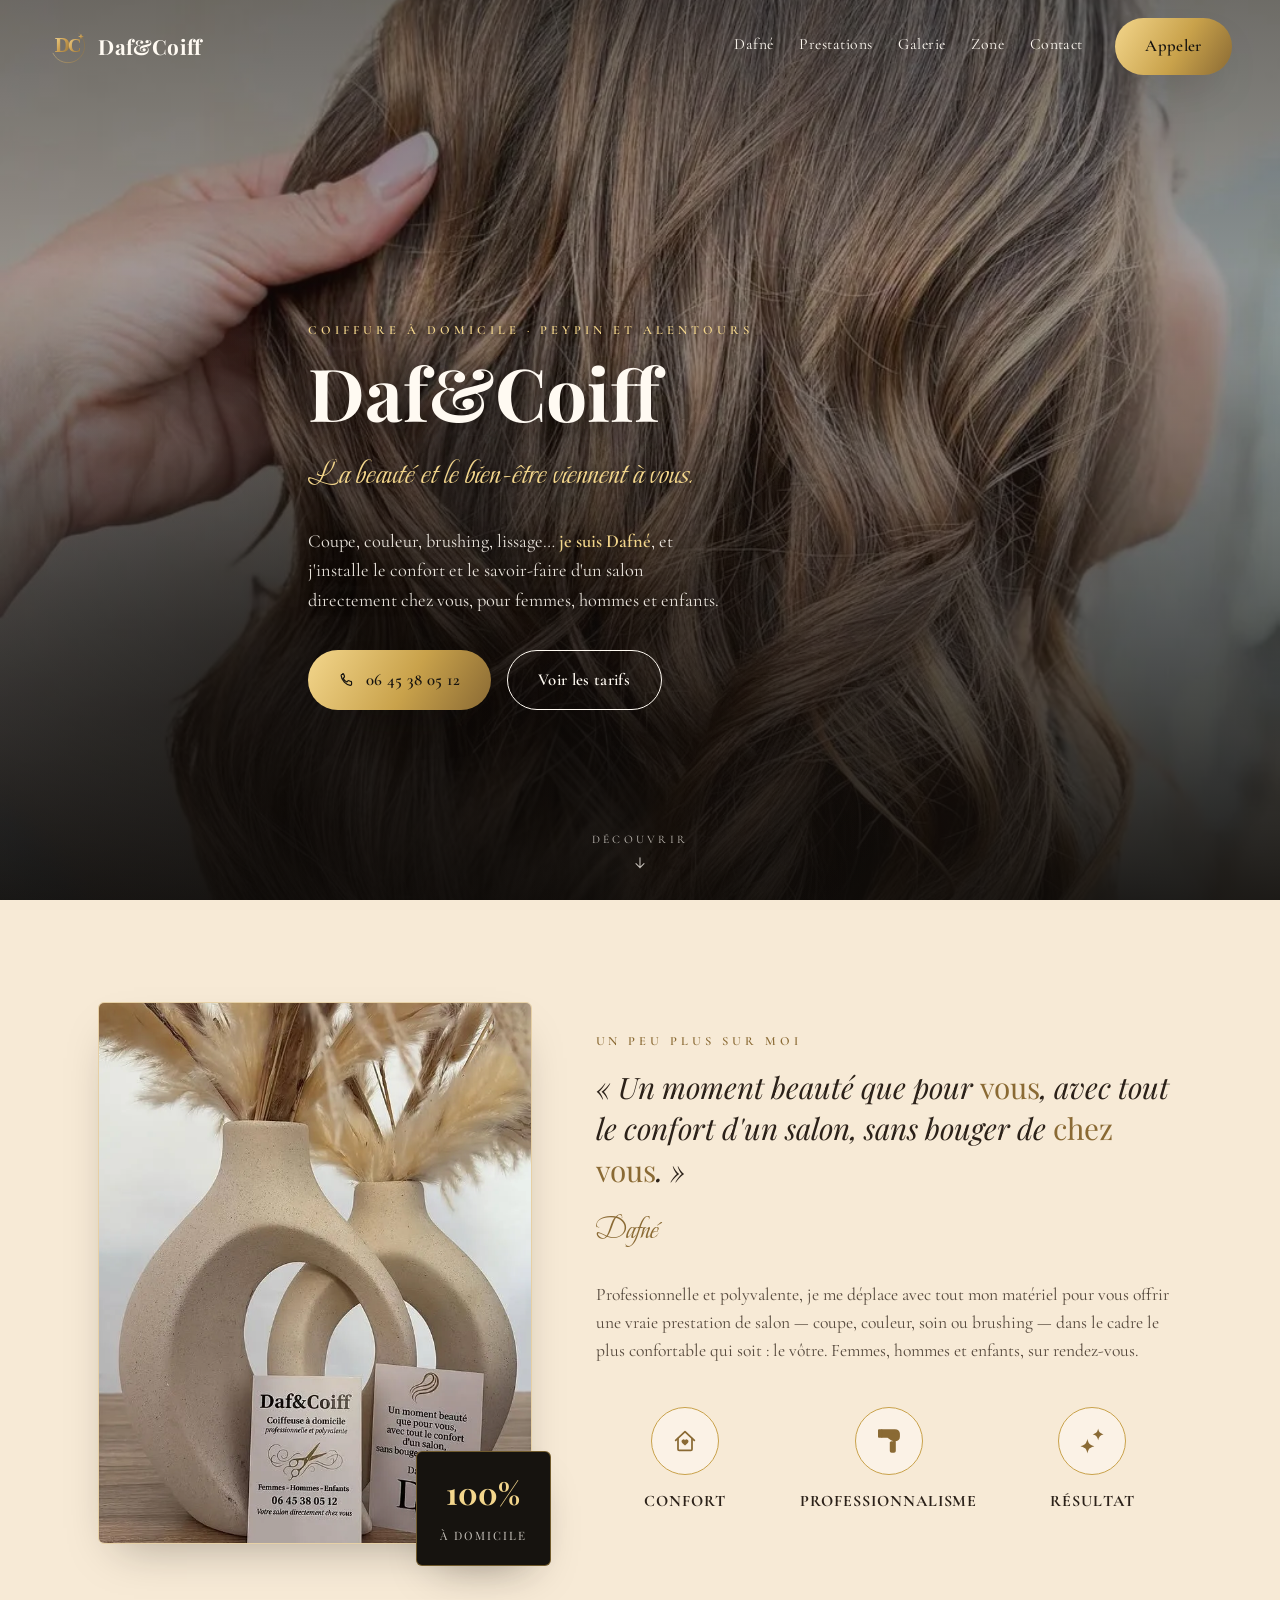
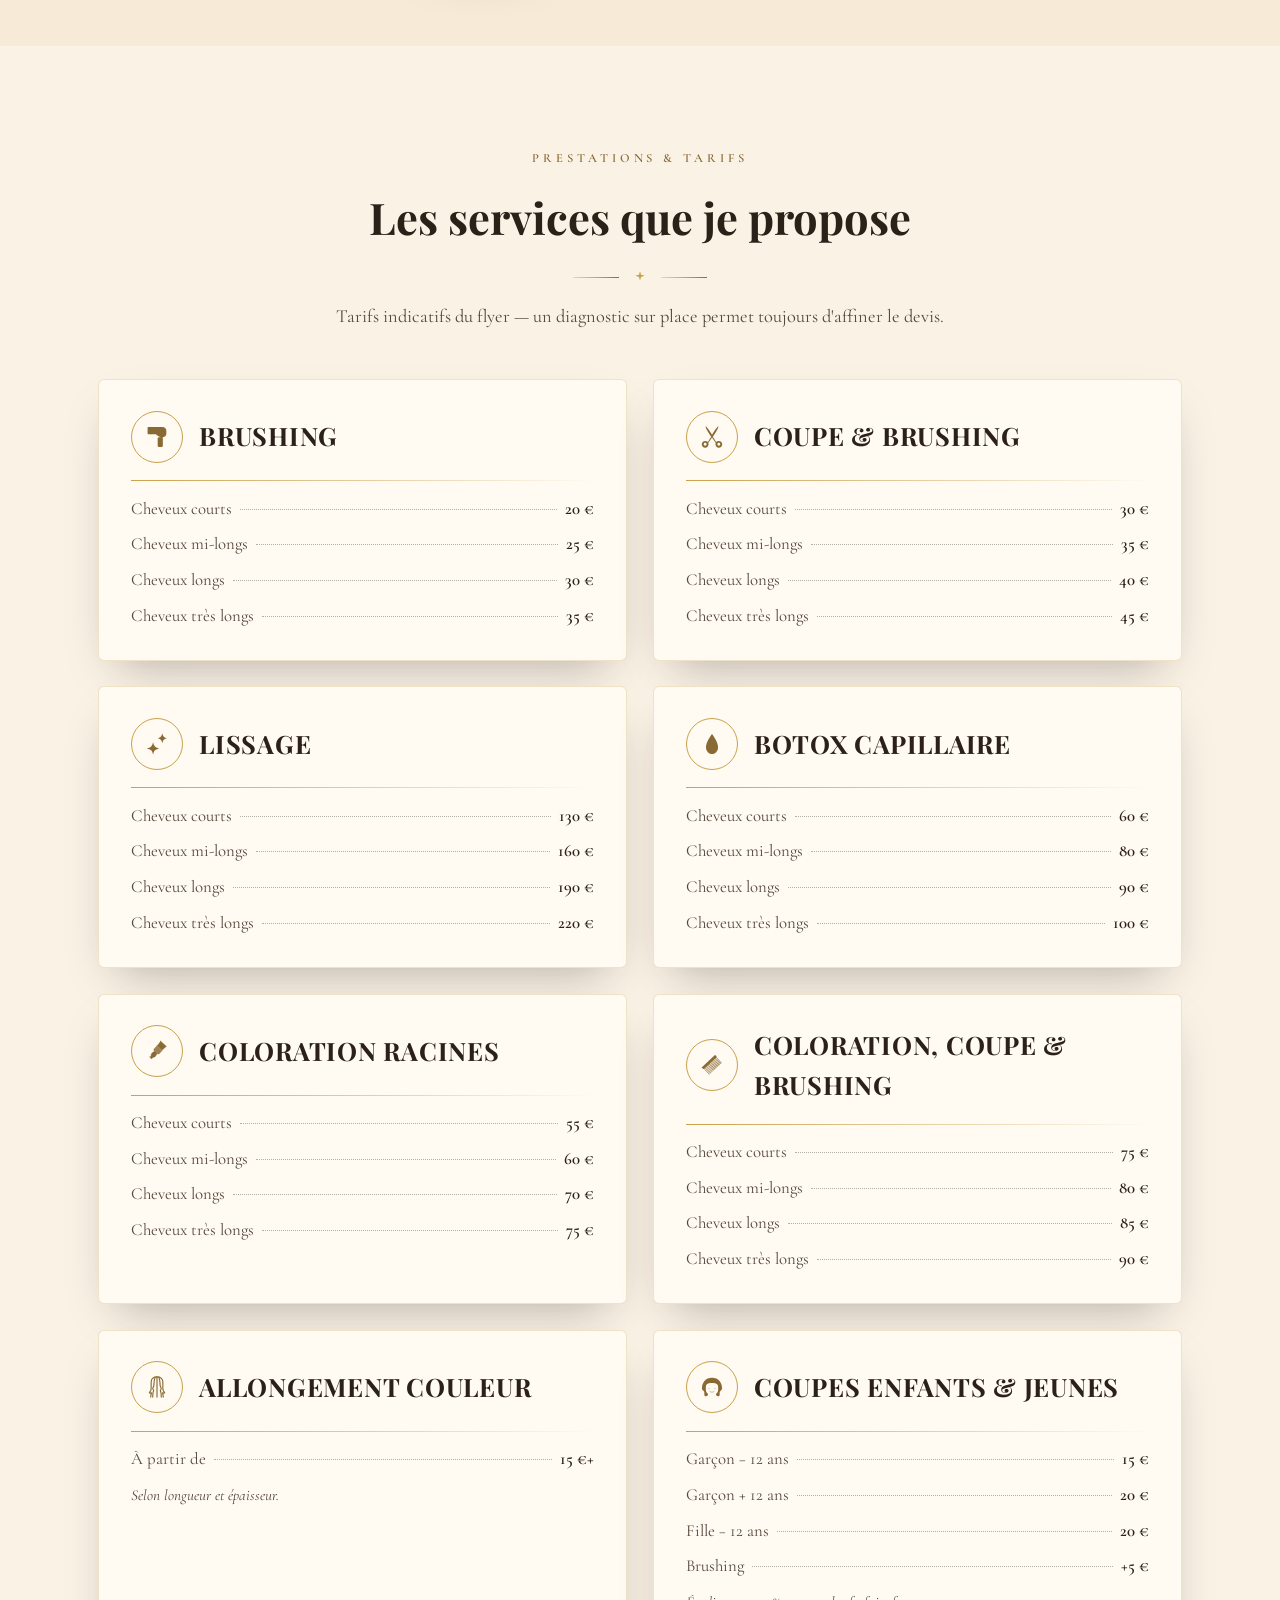
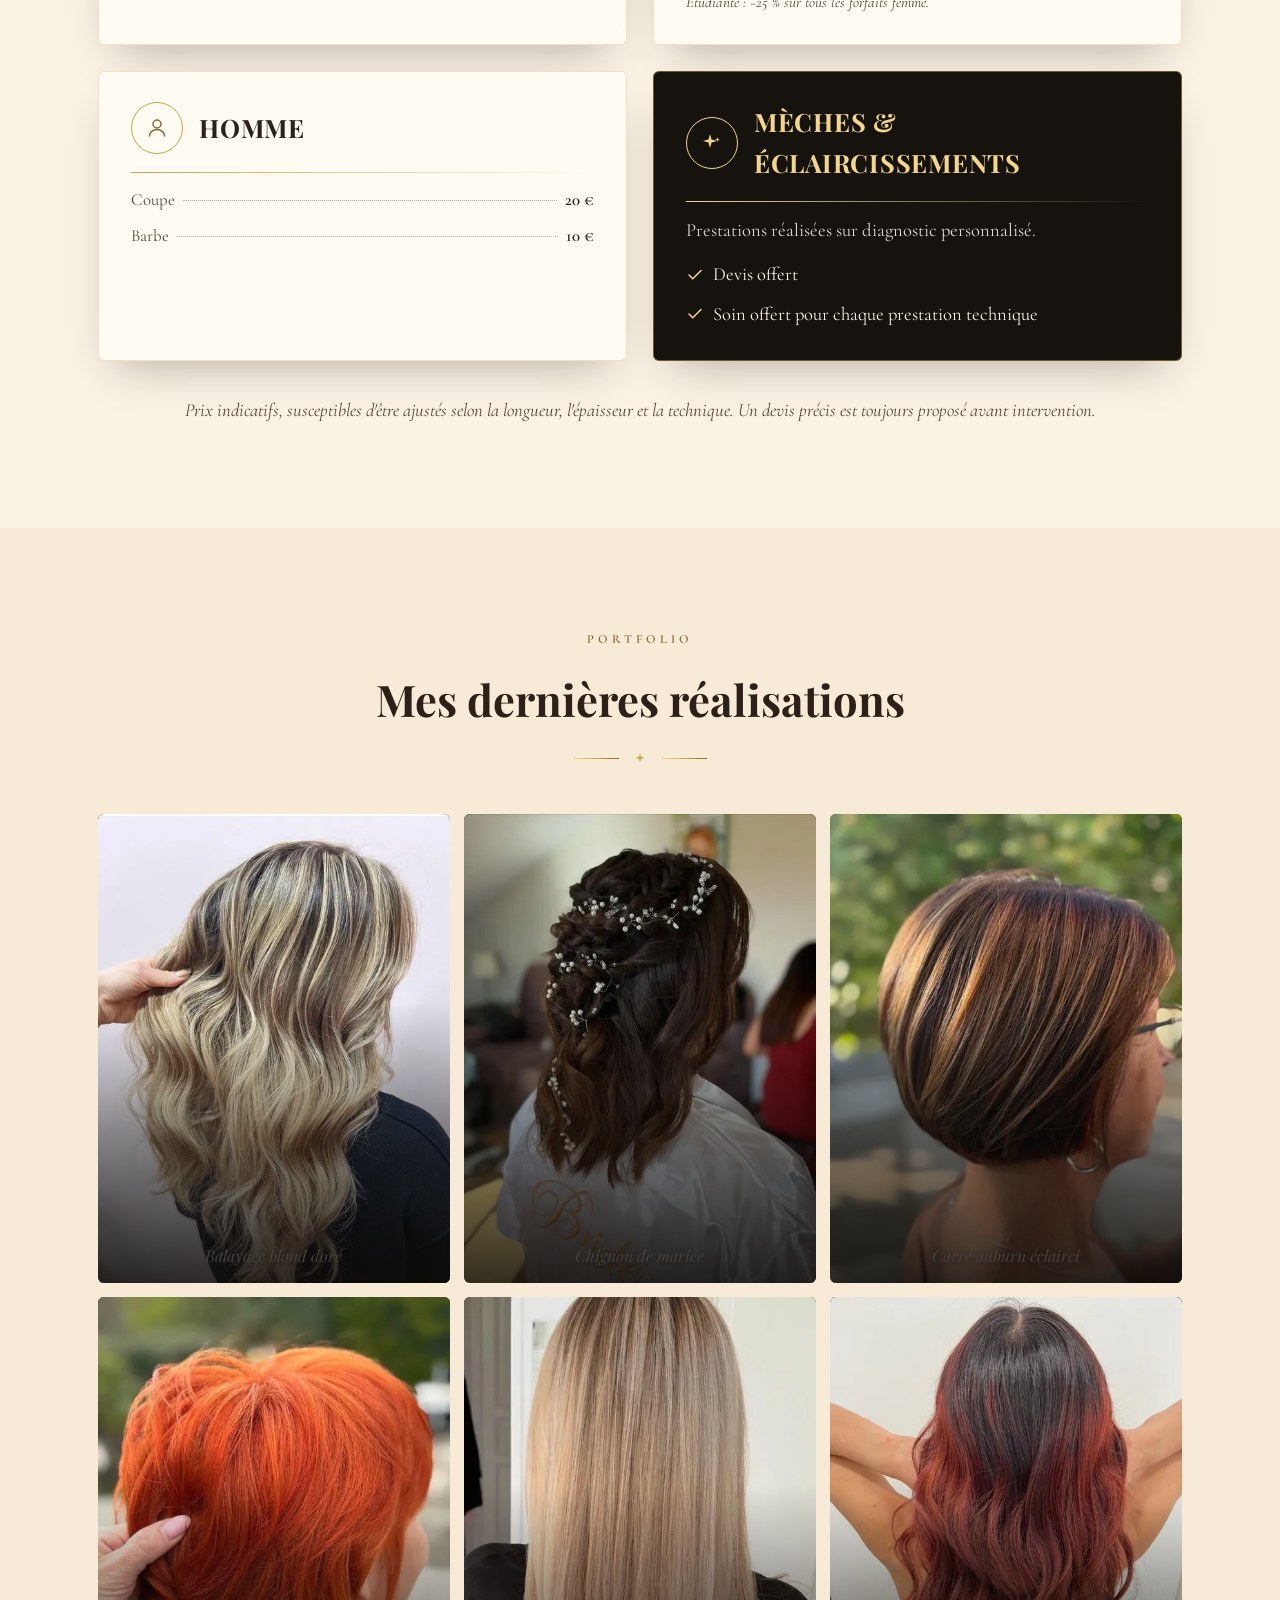
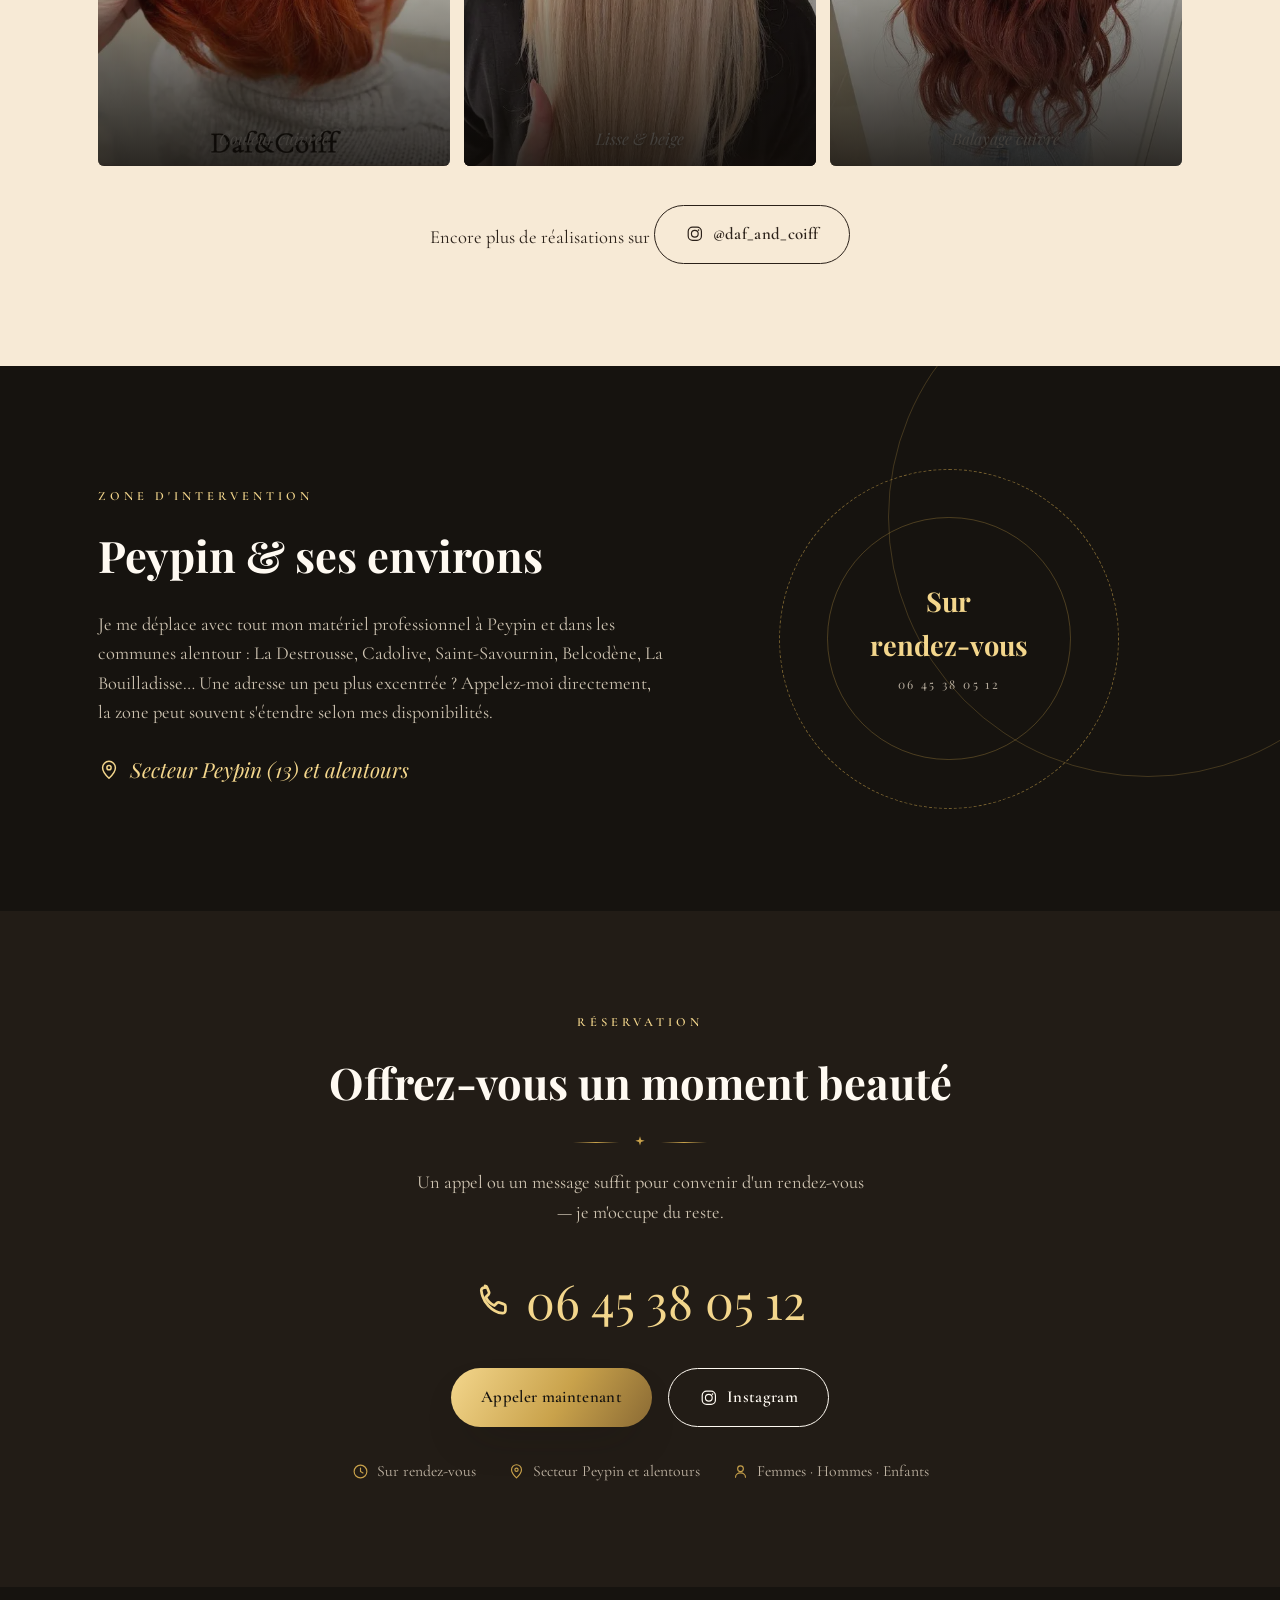
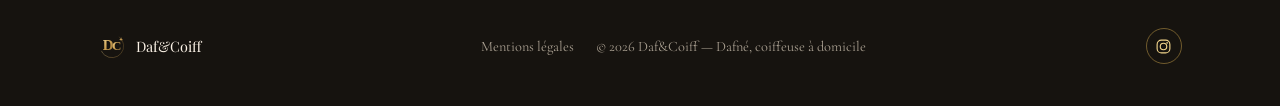
==== commit 19a30fc5: "Update areaServed in structured data and refine service area description for Daf&Coiff site" ====
--- a/index.html
+++ b/index.html
@@ -4,8 +4,22 @@
 <meta charset="UTF-8">
 <meta name="viewport" content="width=device-width, initial-scale=1">
 <title>Daf&amp;Coiff — Coiffure à domicile | Peypin et alentours</title>
-<meta name="description" content="Je suis Dafné, coiffeuse à domicile : coupe, couleur, brushing, lissage pour femmes, hommes et enfants. Secteur Peypin et alentours, sur rendez-vous au 06 45 38 05 12.">
+<meta name="description" content="Dafné, coiffeuse à domicile : coupe, couleur, brushing, lissage pour femmes, hommes et enfants. Secteur Peypin (13) et alentours, sur rendez-vous.">
 <meta name="theme-color" content="#16130f">
+
+<!-- ============================================================
+     SEO — préparation avant mise en ligne définitive
+     Le site tourne encore sur une adresse provisoire (voir CNAME :
+     dafandcoiff.dytoagency.com). Tant que c'est le cas :
+       - la balise "robots" ci-dessous bloque l'indexation
+       - "https://www.dafandcoiff.fr" (canonical, og:*, twitter:*,
+         JSON-LD plus bas) est un PLACEHOLDER à remplacer par le
+         vrai domaine
+     Checklist complète de bascule : voir README.md, section
+     "Avant mise en ligne publique".
+     ============================================================ -->
+<meta name="robots" content="noindex, nofollow">
+<link rel="canonical" href="https://www.dafandcoiff.fr/">
 
 <link rel="icon" type="image/svg+xml" href="img/logo/mark.svg">
 <link rel="icon" type="image/png" sizes="32x32" href="img/logo/favicon-32.png">
@@ -14,8 +28,49 @@
 <meta property="og:type" content="business.business">
 <meta property="og:title" content="Daf&amp;Coiff — Coiffure à domicile">
 <meta property="og:description" content="La beauté et le bien-être viennent à vous : je suis coiffeuse professionnelle à domicile, secteur Peypin et alentours.">
-<meta property="og:image" content="img/hero/hero.jpg">
+<meta property="og:image" content="https://www.dafandcoiff.fr/img/hero/hero.jpg">
+<meta property="og:url" content="https://www.dafandcoiff.fr/">
+<meta property="og:site_name" content="Daf&amp;Coiff">
 <meta property="og:locale" content="fr_FR">
+
+<meta name="twitter:card" content="summary_large_image">
+<meta name="twitter:title" content="Daf&amp;Coiff — Coiffure à domicile">
+<meta name="twitter:description" content="La beauté et le bien-être viennent à vous : je suis coiffeuse professionnelle à domicile, secteur Peypin et alentours.">
+<meta name="twitter:image" content="https://www.dafandcoiff.fr/img/hero/hero.jpg">
+
+<!-- Données structurées (schema.org) : aident Google à comprendre le
+     métier, la zone desservie et les coordonnées pour l'affichage
+     local (Maps / pack local), une fois le site indexable. -->
+<script type="application/ld+json">
+{
+  "@context": "https://schema.org",
+  "@type": "HairSalon",
+  "name": "Daf&Coiff",
+  "description": "Coiffeuse à domicile pour femmes, hommes et enfants : coupe, couleur, brushing, lissage. Secteur Peypin (13) et alentours, sur rendez-vous.",
+  "image": "https://www.dafandcoiff.fr/img/hero/hero.jpg",
+  "url": "https://www.dafandcoiff.fr/",
+  "telephone": "+33645380512",
+  "priceRange": "€€",
+  "address": {
+    "@type": "PostalAddress",
+    "addressLocality": "Peypin",
+    "postalCode": "13124",
+    "addressRegion": "Provence-Alpes-Côte d'Azur",
+    "addressCountry": "FR"
+  },
+  "areaServed": [
+    { "@type": "City", "name": "Peypin" },
+    { "@type": "City", "name": "La Destrousse" },
+    { "@type": "City", "name": "Cadolive" },
+    { "@type": "City", "name": "Saint-Savournin" },
+    { "@type": "City", "name": "Belcodène" },
+    { "@type": "City", "name": "La Bouilladisse" }
+  ],
+  "sameAs": [
+    "https://www.instagram.com/daf_and_coiff/"
+  ]
+}
+</script>
 
 <link rel="preconnect" href="https://fonts.googleapis.com">
 <link rel="preconnect" href="https://fonts.gstatic.com" crossorigin>
@@ -25,7 +80,7 @@
 </head>
 <body>
 
-<a class="visually-hidden" href="#contenu" style="position:absolute;left:-9999px;">Aller au contenu</a>
+<a class="visually-hidden" href="#contenu">Aller au contenu</a>
 
 <!-- ===================== HEADER ===================== -->
 <header class="site-header" id="site-header">
@@ -60,7 +115,7 @@
     </div>
     <div class="container hero__content">
       <span class="eyebrow">Coiffure à domicile · Peypin et alentours</span>
-      <h1>Daf&amp;Coiff</h1>
+      <h1>Daf&amp;Coiff<span class="visually-hidden"> — Coiffure à domicile à Peypin et alentours</span></h1>
       <p class="hero__tagline">La beauté et le bien-être viennent à vous.</p>
       <p class="hero__sub">Coupe, couleur, brushing, lissage… <strong>je suis Dafné</strong>, et j'installe le confort et le savoir-faire d'un salon directement chez vous, pour femmes, hommes et enfants.</p>
       <div class="cta-row">
@@ -354,7 +409,7 @@
       <div class="reveal">
         <span class="eyebrow">Zone d'intervention</span>
         <h2>Peypin &amp; ses environs</h2>
-        <p>Je me déplace avec tout mon matériel professionnel dans le secteur de Peypin et les communes alentour. Une adresse un peu excentrée ? Appelez-moi directement, la zone peut souvent s'étendre selon mes disponibilités.</p>
+        <p>Je me déplace avec tout mon matériel professionnel à Peypin et dans les communes alentour : La Destrousse, Cadolive, Saint-Savournin, Belcodène, La Bouilladisse… Une adresse un peu plus excentrée ? Appelez-moi directement, la zone peut souvent s'étendre selon mes disponibilités.</p>
         <span class="area__pin">
           <svg viewBox="0 0 24 24" fill="none" stroke="currentColor" stroke-width="1.6"><path d="M12 21s7-6.5 7-11.5A7 7 0 0 0 5 9.5C5 14.5 12 21 12 21Z" stroke-linejoin="round"/><circle cx="12" cy="9.5" r="2.3"/></svg>
           Secteur Peypin (13) et alentours
--- a/css/style.css
+++ b/css/style.css
@@ -58,6 +58,30 @@
 @media (prefers-reduced-motion: reduce) {
   html { scroll-behavior: auto; }
   *, *::before, *::after { animation-duration: 0.01ms !important; transition-duration: 0.01ms !important; }
+}
+
+/* Masque visuellement sans masquer aux lecteurs d'écran / moteurs de recherche
+   (lien d'évitement, texte de renfort SEO dans le H1...). Réapparaît au focus
+   pour les éléments interactifs (ex. lien d'évitement). */
+.visually-hidden {
+  position: absolute;
+  width: 1px;
+  height: 1px;
+  padding: 0;
+  margin: -1px;
+  overflow: hidden;
+  clip: rect(0, 0, 0, 0);
+  white-space: nowrap;
+  border: 0;
+}
+.visually-hidden:focus {
+  position: static;
+  width: auto;
+  height: auto;
+  margin: 0;
+  overflow: visible;
+  clip: auto;
+  white-space: normal;
 }
 
 .container {
